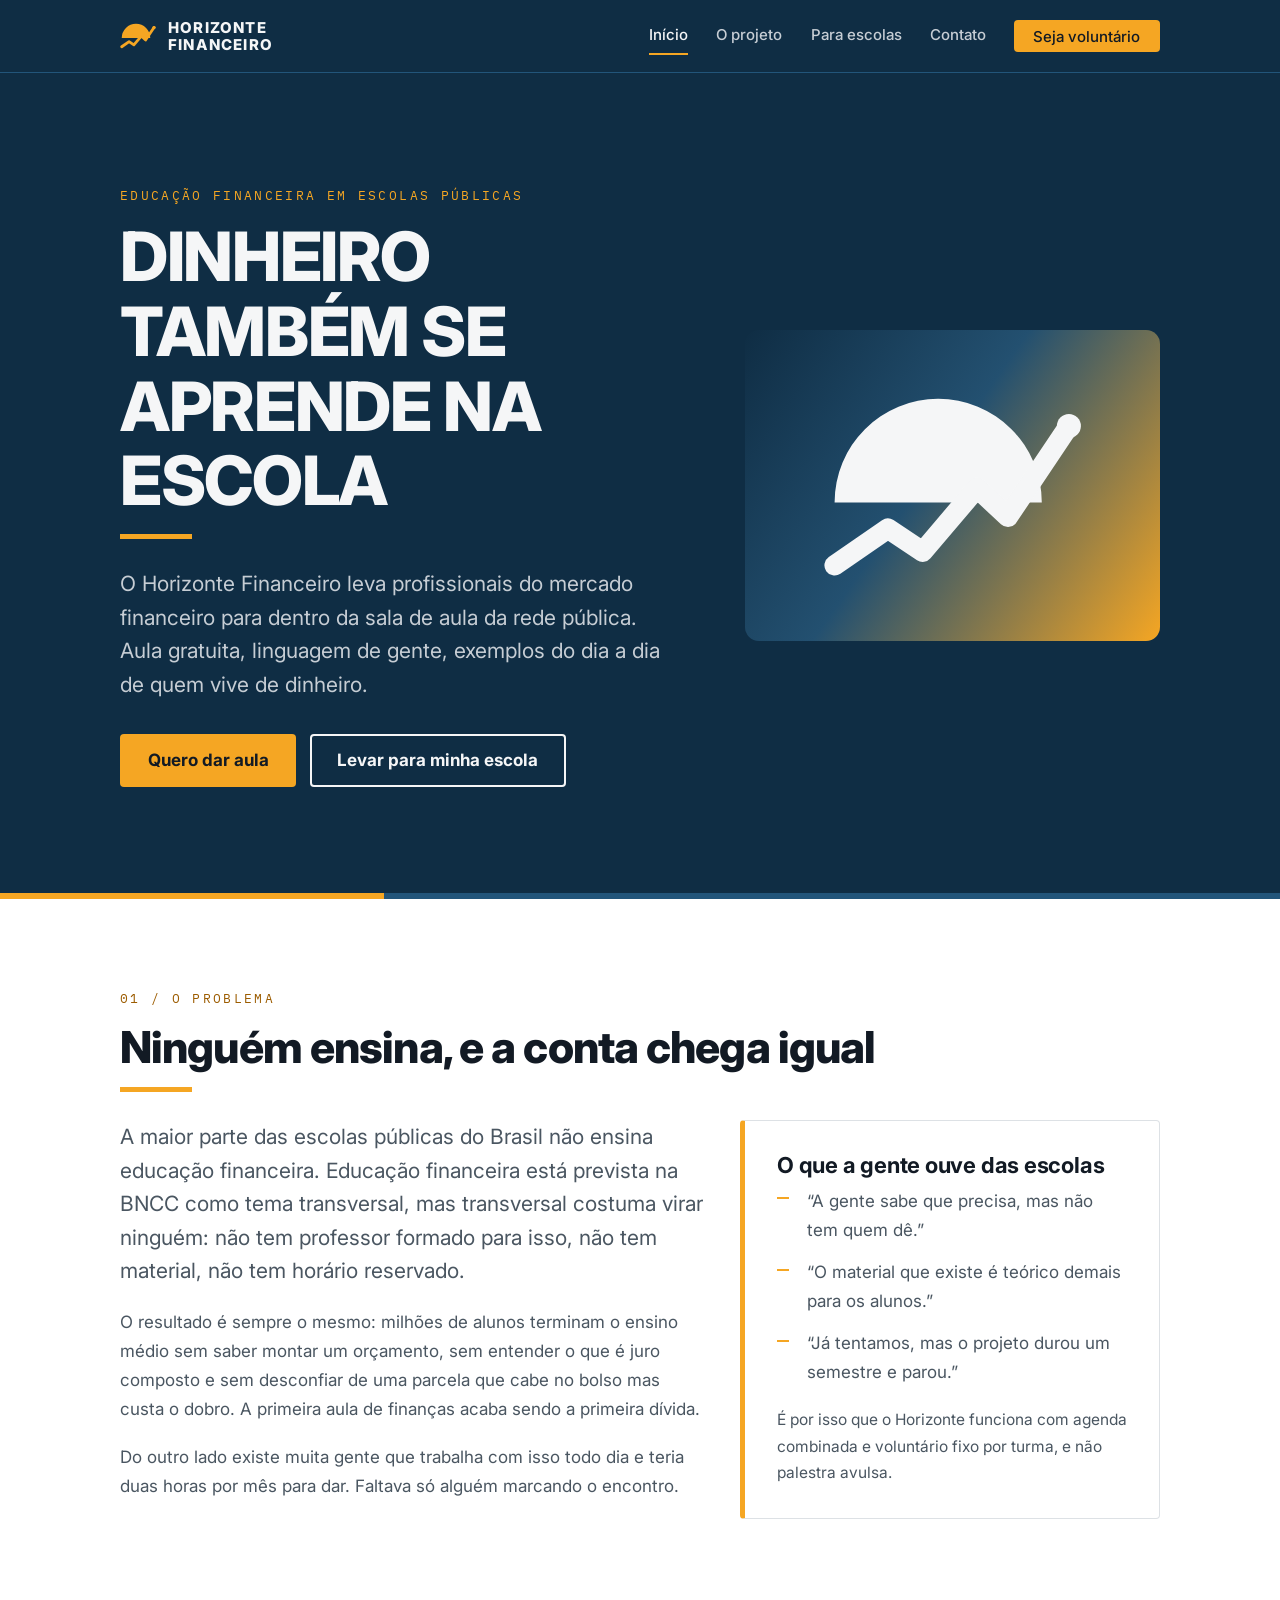
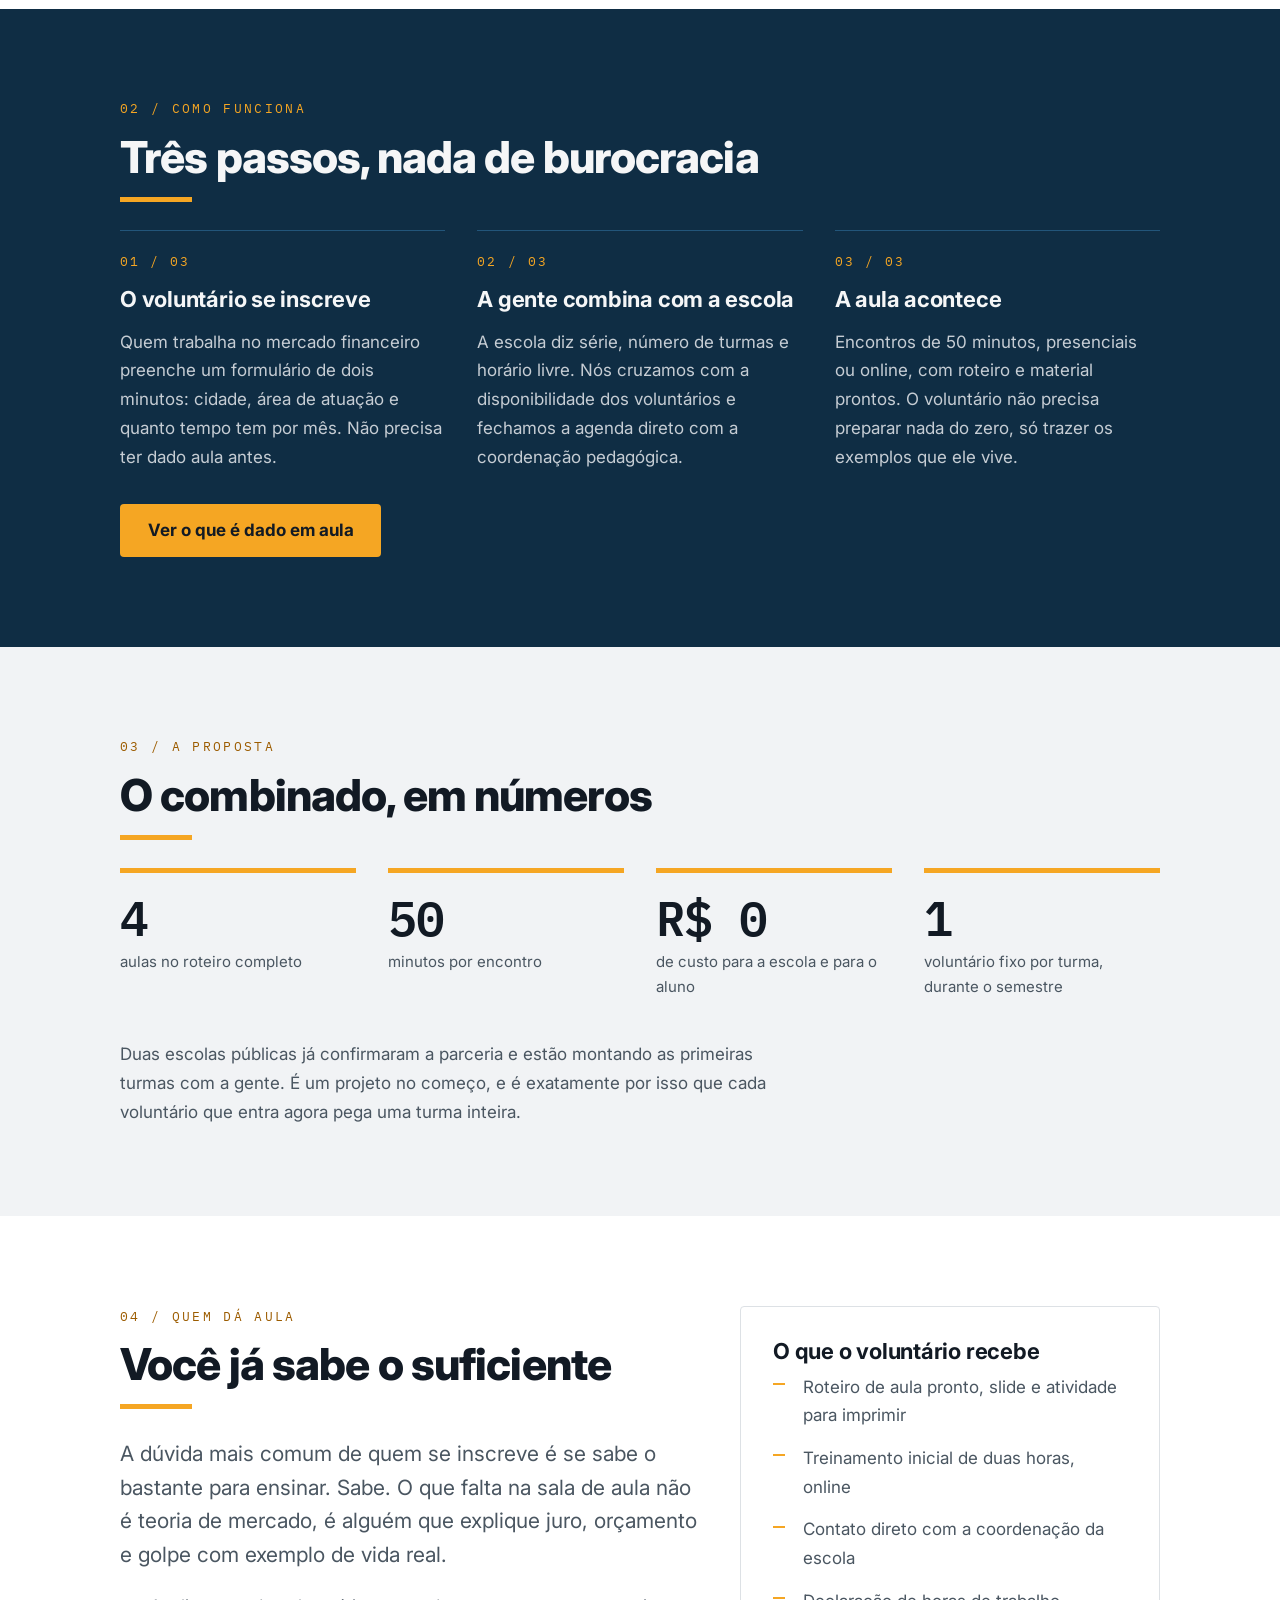
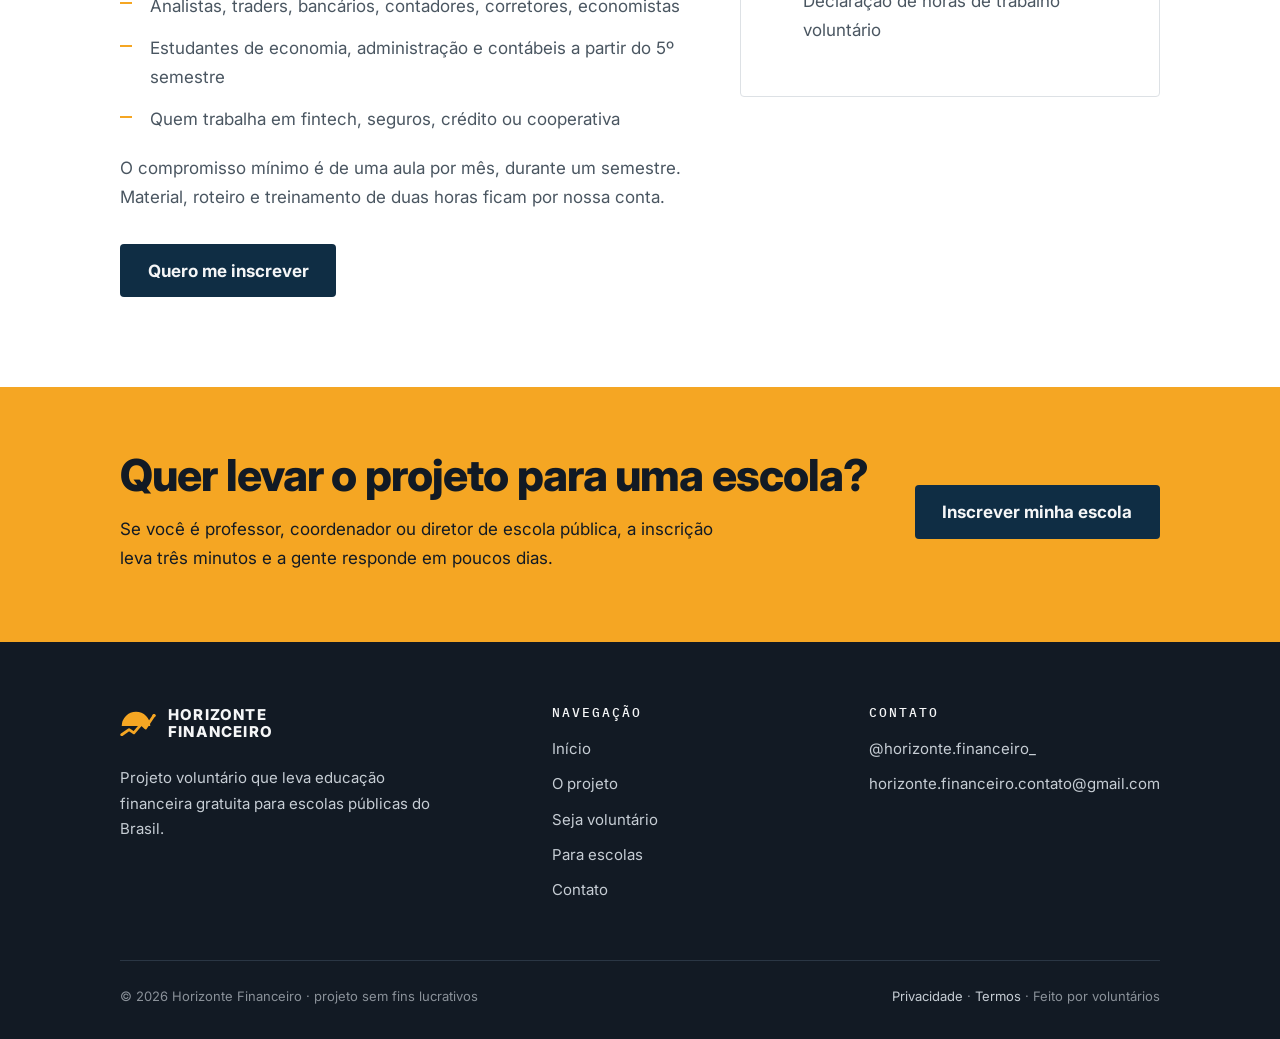
==== index.html @ 9417d1f6 "Aponta o site para horizontefinanceiro.ong.br Dominio proprio registrado. Junto disso, dois problema" ====
<!DOCTYPE html>
<html lang="pt-BR">
<head>
<meta charset="utf-8">
<meta name="viewport" content="width=device-width, initial-scale=1">
<title>Horizonte Financeiro | educação financeira em escolas públicas</title>
<meta name="description" content="Conectamos voluntários do mercado financeiro com escolas públicas para dar aulas gratuitas de educação financeira, com exemplos reais do dia a dia.">
<meta name="theme-color" content="#0f2d44">
<meta name="google-site-verification" content="ewaH2pwloabD-SDi9yI8p1PCHXkTQX7fN0jaArmjpZU">
<link rel="icon" href="favicon.svg" type="image/svg+xml">
<meta property="og:type" content="website">
<meta property="og:title" content="Horizonte Financeiro">
<meta property="og:description" content="Voluntários do mercado financeiro dando aulas gratuitas de educação financeira em escolas públicas.">
<meta property="og:image" content="https://horizontefinanceiro.ong.br/assets/img/og.png">
<meta property="og:locale" content="pt_BR">
<meta property="og:url" content="https://horizontefinanceiro.ong.br/">
<meta property="og:site_name" content="Horizonte Financeiro">
<link rel="canonical" href="https://horizontefinanceiro.ong.br/">
<link rel="preconnect" href="https://fonts.googleapis.com">
<link rel="preconnect" href="https://fonts.gstatic.com" crossorigin>
<link href="https://fonts.googleapis.com/css2?family=IBM+Plex+Mono:wght@400;500&family=Inter:wght@400;500;700;800&display=swap" rel="stylesheet">
<link rel="stylesheet" href="assets/css/style.css">
</head>
<body>

<a class="skip" href="#conteudo">Pular para o conteúdo</a>

<header class="site-header">
  <div class="wrap">
    <a class="brand" href="index.html">
      <svg class="brand__mark" viewBox="0 0 135 96" aria-hidden="true" focusable="false">
        <path d="M6.5 56.5A53.5 53.5 0 0 1 113.5 56.5Z" fill="currentColor"></path>
        <path d="M6.5 89 34 70 52 82 80 49 96 64 127.5 17" fill="none" stroke="currentColor"
              stroke-width="10.5" stroke-linecap="round" stroke-linejoin="round"></path>
        <circle cx="127.5" cy="17" r="6.2" fill="currentColor"></circle>
      </svg>
      <span class="brand__name">Horizonte<span>Financeiro</span></span>
    </a>

    <button class="nav-toggle" type="button" aria-expanded="false" aria-controls="nav-principal">Menu</button>

    <nav class="nav" id="nav-principal" aria-label="Navegação principal">
      <a href="index.html" aria-current="page">Início</a>
      <a href="sobre.html">O projeto</a>
      <a href="escolas.html">Para escolas</a>
      <a href="contato.html">Contato</a>
      <a class="btn btn--gold btn--sm" href="voluntarios.html">Seja voluntário</a>
    </nav>
  </div>
</header>

<main id="conteudo">

  <!-- Hero -->
  <section class="hero">
    <div class="wrap hero__grid">
      <div>
        <span class="eyebrow">Educação financeira em escolas públicas</span>
        <h1>Dinheiro também se aprende na escola</h1>
        <hr class="rule">
        <p class="lead measure">
          O Horizonte Financeiro leva profissionais do mercado financeiro para dentro
          da sala de aula da rede pública. Aula gratuita, linguagem de gente, exemplos
          do dia a dia de quem vive de dinheiro.
        </p>
        <div class="btn-row">
          <a class="btn btn--gold" href="voluntarios.html">Quero dar aula</a>
          <a class="btn btn--ghost" href="escolas.html">Levar para minha escola</a>
        </div>
      </div>
      <div class="hero__brand" aria-hidden="true">
        <svg viewBox="0 0 135 96" focusable="false">
          <path d="M6.5 56.5A53.5 53.5 0 0 1 113.5 56.5Z" fill="currentColor"></path>
          <path d="M6.5 89 34 70 52 82 80 49 96 64 127.5 17" fill="none" stroke="currentColor"
                stroke-width="10.5" stroke-linecap="round" stroke-linejoin="round"></path>
          <circle cx="127.5" cy="17" r="6.2" fill="currentColor"></circle>
        </svg>
      </div>
    </div>
  </section>

  <!-- O problema -->
  <section class="section">
    <div class="wrap">
      <span class="eyebrow">01 / O problema</span>
      <h2>Ninguém ensina, e a conta chega igual</h2>
      <hr class="rule">
      <div class="grid grid--sidebar">
        <div>
          <p class="lead">
            A maior parte das escolas públicas do Brasil não ensina educação financeira.
            Educação financeira está prevista na BNCC como tema transversal, mas
            transversal costuma virar ninguém: não tem professor formado para isso,
            não tem material, não tem horário reservado.
          </p>
          <p>
            O resultado é sempre o mesmo: milhões de alunos terminam o ensino médio sem
            saber montar um orçamento, sem entender o que é juro composto e sem
            desconfiar de uma parcela que cabe no bolso mas custa o dobro. A primeira
            aula de finanças acaba sendo a primeira dívida.
          </p>
          <p>
            Do outro lado existe muita gente que trabalha com isso todo dia e teria
            duas horas por mês para dar. Faltava só alguém marcando o encontro.
          </p>
        </div>
        <div class="card card--gold">
          <h3>O que a gente ouve das escolas</h3>
          <ul class="list-check">
            <li>“A gente sabe que precisa, mas não tem quem dê.”</li>
            <li>“O material que existe é teórico demais para os alunos.”</li>
            <li>“Já tentamos, mas o projeto durou um semestre e parou.”</li>
          </ul>
          <p>
            É por isso que o Horizonte funciona com agenda combinada e voluntário fixo
            por turma, e não palestra avulsa.
          </p>
        </div>
      </div>
    </div>
  </section>

  <!-- Como funciona -->
  <section class="section section--navy">
    <div class="wrap">
      <span class="eyebrow">02 / Como funciona</span>
      <h2>Três passos, nada de burocracia</h2>
      <hr class="rule">
      <ol class="steps">
        <li>
          <h3>O voluntário se inscreve</h3>
          <p>
            Quem trabalha no mercado financeiro preenche um formulário de dois minutos:
            cidade, área de atuação e quanto tempo tem por mês. Não precisa ter dado
            aula antes.
          </p>
        </li>
        <li>
          <h3>A gente combina com a escola</h3>
          <p>
            A escola diz série, número de turmas e horário livre. Nós cruzamos com a
            disponibilidade dos voluntários e fechamos a agenda direto com a coordenação
            pedagógica.
          </p>
        </li>
        <li>
          <h3>A aula acontece</h3>
          <p>
            Encontros de 50 minutos, presenciais ou online, com roteiro e material
            prontos. O voluntário não precisa preparar nada do zero, só trazer os
            exemplos que ele vive.
          </p>
        </li>
      </ol>
      <div class="btn-row">
        <a class="btn btn--gold" href="sobre.html">Ver o que é dado em aula</a>
      </div>
    </div>
  </section>

  <!-- Números -->
  <section class="section section--soft">
    <div class="wrap">
      <span class="eyebrow">03 / A proposta</span>
      <h2>O combinado, em números</h2>
      <hr class="rule">
      <!-- ==========================================================
           Estes quatro números descrevem a PROPOSTA, não resultado.
           São verdade desde o primeiro dia do projeto.

           Quando houver histórico real (aulas dadas, alunos
           alcançados, escolas atendidas), vale trocar por ele: número
           de resultado convence mais que número de oferta. Até então,
           não coloque métrica de resultado aqui. Zero numa seção de
           métricas diz "não saímos do papel", e é a primeira coisa
           que uma coordenadora repara.
           ========================================================== -->
      <div class="grid grid--4">
        <div class="stat">
          <span class="stat__num">4</span>
          <p class="stat__label">aulas no roteiro completo</p>
        </div>
        <div class="stat">
          <span class="stat__num">50</span>
          <p class="stat__label">minutos por encontro</p>
        </div>
        <div class="stat">
          <span class="stat__num">R$ 0</span>
          <p class="stat__label">de custo para a escola e para o aluno</p>
        </div>
        <div class="stat">
          <span class="stat__num">1</span>
          <p class="stat__label">voluntário fixo por turma, durante o semestre</p>
        </div>
      </div>
      <p style="margin-top:2.5rem;max-width:60ch;">
        Duas escolas públicas já confirmaram a parceria e estão montando as
        primeiras turmas com a gente. É um projeto no começo, e é exatamente
        por isso que cada voluntário que entra agora pega uma turma inteira.
      </p>
    </div>
  </section>

  <!-- Voluntário -->
  <section class="section">
    <div class="wrap grid grid--sidebar">
      <div>
        <span class="eyebrow">04 / Quem dá aula</span>
        <h2>Você já sabe o suficiente</h2>
        <hr class="rule">
        <p class="lead">
          A dúvida mais comum de quem se inscreve é se sabe o bastante para ensinar.
          Sabe. O que falta na sala de aula não é teoria de mercado, é alguém que
          explique juro, orçamento e golpe com exemplo de vida real.
        </p>
        <ul class="list-check">
          <li>Analistas, traders, bancários, contadores, corretores, economistas</li>
          <li>Estudantes de economia, administração e contábeis a partir do 5º semestre</li>
          <li>Quem trabalha em fintech, seguros, crédito ou cooperativa</li>
        </ul>
        <p>
          O compromisso mínimo é de uma aula por mês, durante um semestre. Material,
          roteiro e treinamento de duas horas ficam por nossa conta.
        </p>
        <div class="btn-row">
          <a class="btn btn--navy" href="voluntarios.html">Quero me inscrever</a>
        </div>
      </div>
      <div class="card">
        <h3>O que o voluntário recebe</h3>
        <ul class="list-check">
          <li>Roteiro de aula pronto, slide e atividade para imprimir</li>
          <li>Treinamento inicial de duas horas, online</li>
          <li>Contato direto com a coordenação da escola</li>
          <li>Declaração de horas de trabalho voluntário</li>
        </ul>
      </div>
    </div>
  </section>

  <!-- Faixa de chamada -->
  <section class="cta-band">
    <div class="wrap cta-band__inner">
      <div>
        <h2>Quer levar o projeto para uma escola?</h2>
        <p>
          Se você é professor, coordenador ou diretor de escola pública, a inscrição
          leva três minutos e a gente responde em poucos dias.
        </p>
      </div>
      <a class="btn btn--navy" href="escolas.html">Inscrever minha escola</a>
    </div>
  </section>

</main>

<footer class="site-footer">
  <div class="wrap">
    <div class="footer__grid">
      <div>
        <a class="brand" href="index.html">
          <svg class="brand__mark" viewBox="0 0 135 96" aria-hidden="true" focusable="false">
            <path d="M6.5 56.5A53.5 53.5 0 0 1 113.5 56.5Z" fill="currentColor"></path>
            <path d="M6.5 89 34 70 52 82 80 49 96 64 127.5 17" fill="none" stroke="currentColor"
                  stroke-width="10.5" stroke-linecap="round" stroke-linejoin="round"></path>
            <circle cx="127.5" cy="17" r="6.2" fill="currentColor"></circle>
          </svg>
          <span class="brand__name">Horizonte<span>Financeiro</span></span>
        </a>
        <p style="margin-top:1.25rem;max-width:36ch;font-size:0.9375rem;">
          Projeto voluntário que leva educação financeira gratuita para escolas
          públicas do Brasil.
        </p>
      </div>
      <div>
        <h4>Navegação</h4>
        <ul>
          <li><a href="index.html">Início</a></li>
          <li><a href="sobre.html">O projeto</a></li>
          <li><a href="voluntarios.html">Seja voluntário</a></li>
          <li><a href="escolas.html">Para escolas</a></li>
          <li><a href="contato.html">Contato</a></li>
        </ul>
      </div>
      <div>
        <h4>Contato</h4>
        <ul>
          <li><a href="https://instagram.com/horizonte.financeiro_" data-hf-instagram>@horizonte.financeiro_</a></li>
          <li><a href="#" data-hf-email="texto">horizonte.financeiro.contato@gmail.com</a></li>
        </ul>
      </div>
    </div>
    <div class="footer__bottom">
      <span>© 2026 Horizonte Financeiro · projeto sem fins lucrativos</span>
      <span>
        <a href="privacidade.html">Privacidade</a> ·
        <a href="termos.html">Termos</a> ·
        Feito por voluntários
      </span>
    </div>
  </div>
</footer>

<script src="assets/js/config.js"></script>
<script src="assets/js/site.js"></script>
</body>
</html>
---- assets/css/style.css ----
/* ==========================================================================
   Horizonte Financeiro: folha de estilo única

   Paleta OFICIAL da marca (guia de identidade):
     #0F2D44  azul profundo   (principal)
     #F5A623  dourado         (destaque)
     #121A24  azul escuro     (secundária)
     #1E1E1E  grafite         (fundo)
     #8A9199  cinza médio     (texto secundário)
     #F5F6F7  branco suave    (texto principal)

   Os tons intermediários (--navy-soft, --navy-line, --body, --gold-ink)
   são derivados dos oficiais só para dar contraste suficiente de leitura.
   ========================================================================== */

:root {
  /* --- cores da marca --- */
  --navy: #0f2d44;
  --navy-deep: #121a24;
  --graphite: #1e1e1e;
  --gold: #f5a623;
  --gray: #8a9199;
  --white-soft: #f5f6f7;

  /* --- derivados, para contraste --- */
  --navy-soft: #16405d;        /* cartão sobre azul profundo */
  --navy-line: #22557a;        /* borda sobre azul profundo */
  --gold-soft: #ffbe52;        /* dourado no hover */
  --gold-ink: #9c5c00;         /* dourado legível como texto sobre claro (4.7:1 no cinza --off) */
  --ink: #121a24;              /* títulos sobre fundo claro */
  --body: #4a5661;             /* texto corrido sobre fundo claro */
  --body-on-navy: #c6cdd4;     /* texto corrido sobre azul profundo */
  --white: #ffffff;
  --off: #f1f3f5;
  --border: #dde1e5;

  --wrap: 1120px;
  --gap: clamp(1.25rem, 3vw, 2rem);
  --radius: 4px;
  --mono: "IBM Plex Mono", ui-monospace, SFMono-Regular, Menlo, monospace;
  --sans: "Inter", -apple-system, BlinkMacSystemFont, "Segoe UI", Arial, sans-serif;
}

*, *::before, *::after { box-sizing: border-box; }

html { scroll-behavior: smooth; -webkit-text-size-adjust: 100%; }

body {
  margin: 0;
  font-family: var(--sans);
  font-size: clamp(1rem, 0.97rem + 0.2vw, 1.0625rem);
  line-height: 1.7;
  color: var(--body);
  background: var(--white);
  -webkit-font-smoothing: antialiased;
}

img, svg { max-width: 100%; height: auto; display: block; }

a { color: var(--ink); text-decoration-color: var(--gold); text-underline-offset: 3px; }
a:hover { color: var(--gold-ink); }

:focus-visible { outline: 3px solid var(--gold); outline-offset: 3px; }

/* ---------- Tipografia ------------------------------------------------- */

h1, h2, h3, h4 {
  font-family: var(--sans);
  color: var(--ink);
  line-height: 1.1;
  letter-spacing: -0.02em;
  margin: 0 0 1rem;
  font-weight: 800;
}

h1 { font-size: clamp(2.25rem, 1.4rem + 4.2vw, 4.25rem); text-transform: uppercase; }
h2 { font-size: clamp(1.75rem, 1.2rem + 2.4vw, 2.75rem); }
h3 { font-size: clamp(1.125rem, 1rem + 0.6vw, 1.375rem); font-weight: 700; letter-spacing: -0.01em; }

p { margin: 0 0 1.25rem; }
p:last-child { margin-bottom: 0; }

.lead { font-size: clamp(1.0625rem, 1rem + 0.5vw, 1.3125rem); line-height: 1.6; }

.eyebrow {
  font-family: var(--mono);
  font-size: 0.8125rem;
  letter-spacing: 0.18em;
  text-transform: uppercase;
  color: var(--gold-ink);
  margin: 0 0 0.75rem;
  display: block;
}

/* Régua dourada abaixo dos títulos */
.rule {
  width: 72px;
  height: 5px;
  background: var(--gold);
  border: 0;
  margin: 0 0 1.75rem;
}
.rule--center { margin-inline: auto; }

.text-center { text-align: center; }
.measure { max-width: 62ch; }
.measure--tight { max-width: 46ch; }
.mx-auto { margin-inline: auto; }

/* ---------- Estrutura -------------------------------------------------- */

.wrap {
  width: 100%;
  max-width: var(--wrap);
  margin-inline: auto;
  padding-inline: clamp(1.25rem, 4vw, 2.5rem);
}

.section { padding-block: clamp(3.5rem, 7vw, 6.5rem); }
.section--soft { background: var(--off); }
.section--navy { background: var(--navy); }
.section--deep { background: var(--navy-deep); }
.section--tight { padding-block: clamp(2.5rem, 5vw, 4rem); }

.section--navy, .section--navy p, .section--navy li,
.section--deep, .section--deep p, .section--deep li { color: var(--body-on-navy); }
.section--navy h1, .section--navy h2, .section--navy h3,
.section--deep h1, .section--deep h2, .section--deep h3 { color: var(--white-soft); }
.section--navy .eyebrow, .section--deep .eyebrow { color: var(--gold); }
.section--navy a, .section--deep a { color: var(--gold); }

.skip {
  position: absolute; left: -9999px; top: 0; z-index: 100;
  background: var(--gold); color: var(--navy-deep); padding: 0.75rem 1.25rem; font-weight: 700;
}
.skip:focus { left: 0; }

/* ---------- Cabeçalho -------------------------------------------------- */

.site-header {
  position: sticky; top: 0; z-index: 50;
  background: var(--navy);
  border-bottom: 1px solid var(--navy-line);
}

.site-header .wrap {
  display: flex; align-items: center; justify-content: space-between;
  gap: 1rem; min-height: 72px;
}

.brand {
  display: inline-flex; align-items: center; gap: 0.75rem;
  text-decoration: none; color: var(--white-soft);
}
.brand:hover { color: var(--white-soft); }

/* O símbolo da marca herda a cor por currentColor */
.brand__mark { width: 36px; flex: none; color: var(--gold); }

.brand__name {
  font-weight: 800; font-size: 0.9375rem; line-height: 1.15;
  letter-spacing: 0.08em; text-transform: uppercase; color: var(--white-soft);
}
.brand__name span { display: block; }

.nav-toggle {
  display: none; background: none; border: 1px solid var(--navy-line); color: var(--white-soft);
  padding: 0.5rem 0.7rem; border-radius: var(--radius); font: inherit; cursor: pointer;
}

.nav { display: flex; align-items: center; gap: clamp(1rem, 2.2vw, 1.9rem); }
.nav a {
  color: var(--body-on-navy); text-decoration: none; font-size: 0.9375rem; font-weight: 500;
  padding-block: 0.35rem; border-bottom: 2px solid transparent;
}
.nav a:hover { color: var(--white-soft); border-bottom-color: var(--gold); }
.nav a[aria-current="page"] { color: var(--white-soft); border-bottom-color: var(--gold); }
.nav .btn, .nav .btn:hover, .nav .btn[aria-current="page"] { border-bottom: 0; }

/* Na página do voluntário o próprio botão carrega aria-current, e
   `.nav a[aria-current]` é mais específico que `.btn.btn--gold`. */
.nav .btn--gold[aria-current="page"] { color: var(--navy-deep); }
.nav .btn--ghost[aria-current="page"] { color: var(--white-soft); }

@media (max-width: 880px) {
  .nav-toggle { display: block; }
  .nav {
    display: none; position: absolute; left: 0; right: 0; top: 100%;
    flex-direction: column; align-items: stretch; gap: 0;
    background: var(--navy); border-bottom: 1px solid var(--navy-line);
    padding: 0.5rem clamp(1.25rem, 4vw, 2.5rem) 1.5rem;
  }
  .nav.is-open { display: flex; }
  .nav a { padding-block: 0.85rem; border-bottom: 1px solid var(--navy-line); }
  .nav a:hover, .nav a[aria-current="page"] { border-bottom-color: var(--navy-line); }
  .nav .btn { margin-top: 1rem; text-align: center; }
}

/* ---------- Botões ----------------------------------------------------- */

.btn {
  display: inline-block; font: inherit; font-weight: 700; line-height: 1.2;
  padding: 0.9rem 1.6rem; border-radius: var(--radius); border: 2px solid transparent;
  text-decoration: none; cursor: pointer;
  transition: transform .12s ease, background-color .12s ease, color .12s ease;
}
.btn:active { transform: translateY(1px); }

/* A cor dos botões é declarada com duas classes (.btn.btn--x) de propósito.
   Botão é sempre um <a>, e seletores como `.nav a` ou `.section--navy a`
   têm especificidade maior que `.btn--x` sozinho. Isso fazia o botão
   dourado herdar texto claro sobre fundo dourado e desaparecer. */
.btn.btn--gold { background: var(--gold); color: var(--navy-deep); }
.btn.btn--gold:hover { background: var(--gold-soft); color: var(--navy-deep); }

.btn.btn--navy { background: var(--navy); color: var(--white-soft); }
.btn.btn--navy:hover { background: var(--navy-soft); color: var(--white-soft); }

.btn.btn--ghost { border-color: currentColor; color: var(--white-soft); background: transparent; }
.btn.btn--ghost:hover { background: rgba(245, 246, 247, 0.1); color: var(--white-soft); }

.btn.btn--ghost-dark { border-color: var(--navy-deep); color: var(--navy-deep); background: transparent; }
.btn.btn--ghost-dark:hover { background: var(--navy-deep); color: var(--white-soft); }

.btn--sm { padding: 0.6rem 1.1rem; font-size: 0.9375rem; }
.btn--block { display: block; width: 100%; text-align: center; }

.btn-row { display: flex; flex-wrap: wrap; gap: 0.85rem; margin-top: 2rem; }

/* ---------- Hero ------------------------------------------------------- */

.hero {
  background: var(--navy);
  padding-block: clamp(3.5rem, 9vw, 7rem);
  position: relative; overflow: hidden;
}
.hero::after {
  content: ""; position: absolute; inset: auto 0 0 0; height: 6px;
  background: linear-gradient(90deg, var(--gold) 0%, var(--gold) 30%, var(--navy-line) 30%);
}
.hero__grid {
  display: grid; grid-template-columns: 1.15fr 0.85fr;
  gap: clamp(2rem, 5vw, 4rem); align-items: center;
}
.hero h1 { color: var(--white-soft); }
.hero p { color: var(--body-on-navy); }

/* O hero e a faixa de página têm fundo azul profundo mas não são .section--navy,
   então precisam trocar o dourado escuro (feito para fundo claro) pelo dourado
   da marca. Senão a etiqueta fica em 3:1 sobre o azul. */
.hero .eyebrow, .page-head .eyebrow { color: var(--gold); }

/* Bloco da marca: o gradiente sugerido no guia (#0F2D44 → #F5A623)
   com o símbolo em branco suave por cima. */
.hero__brand {
  background: linear-gradient(125deg, var(--navy) 0%, #235070 45%, var(--gold) 100%);
  border-radius: 14px;
  aspect-ratio: 4 / 3;
  display: grid;
  place-items: center;
  padding: clamp(1.5rem, 4vw, 2.75rem);
}
.hero__brand svg { width: min(80%, 280px); color: var(--white-soft); }

@media (max-width: 820px) {
  .hero__grid { grid-template-columns: 1fr; }
  .hero__brand { max-width: 340px; aspect-ratio: 16 / 10; }
}

/* Faixa de página interna */
.page-head {
  background: var(--navy);
  padding-block: clamp(2.75rem, 6vw, 4.5rem);
  border-bottom: 5px solid var(--gold);
}
.page-head h1 { color: var(--white-soft); font-size: clamp(2rem, 1.4rem + 3vw, 3.25rem); }
.page-head p { color: var(--body-on-navy); max-width: 58ch; margin-bottom: 0; }

/* ---------- Grades e cartões ------------------------------------------ */

.grid { display: grid; gap: var(--gap); }
.grid--2 { grid-template-columns: repeat(2, 1fr); }
.grid--3 { grid-template-columns: repeat(3, 1fr); }
.grid--4 { grid-template-columns: repeat(4, 1fr); }
.grid--sidebar { grid-template-columns: 1.4fr 1fr; align-items: start; }

@media (max-width: 900px) {
  .grid--3, .grid--4 { grid-template-columns: repeat(2, 1fr); }
  .grid--sidebar { grid-template-columns: 1fr; }
}
@media (max-width: 620px) {
  .grid--2, .grid--3, .grid--4 { grid-template-columns: 1fr; }
}

.card {
  background: var(--white); border: 1px solid var(--border); border-radius: var(--radius);
  padding: clamp(1.5rem, 3vw, 2rem);
}
.card h3 { margin-bottom: 0.6rem; }
.card p { font-size: 0.9688rem; margin-bottom: 0; }
.card--navy { background: var(--navy-soft); border-color: var(--navy-line); }
.card--navy h3 { color: var(--white-soft); }
.card--navy p { color: var(--body-on-navy); }
.card--gold { border-left: 5px solid var(--gold); }

/* Números de impacto */
.stat { border-top: 5px solid var(--gold); padding-top: 1.25rem; }
.stat__num {
  font-family: var(--mono); font-weight: 600; font-size: clamp(2rem, 1.4rem + 2.6vw, 3rem);
  color: var(--ink); line-height: 1; display: block; margin-bottom: 0.5rem;
  letter-spacing: -0.03em;
}
.section--navy .stat__num, .section--deep .stat__num { color: var(--gold); }
.stat__label { font-size: 0.9375rem; margin: 0; }

/* Passos numerados */
.steps {
  list-style: none; margin: 0; padding: 0;
  display: grid; gap: var(--gap); grid-template-columns: repeat(3, 1fr);
  counter-reset: step;
}
.steps > li { counter-increment: step; padding-top: 1.25rem; border-top: 1px solid var(--navy-line); }
.steps > li::before {
  content: counter(step, decimal-leading-zero) " / 03";
  font-family: var(--mono); font-size: 0.8125rem; letter-spacing: 0.16em;
  color: var(--gold); display: block; margin-bottom: 0.9rem;
}
.steps h3 { color: var(--white-soft); }
@media (max-width: 780px) { .steps { grid-template-columns: 1fr; } }

/* Listas com marcador dourado */
.list-check { list-style: none; margin: 0 0 1.25rem; padding: 0; }
.list-check li { position: relative; padding-left: 1.9rem; margin-bottom: 0.85rem; }
.list-check li::before {
  content: ""; position: absolute; left: 0; top: 0.62em;
  width: 12px; height: 2px; background: var(--gold);
}

/* Perguntas frequentes */
.faq { border-top: 1px solid var(--border); }
.faq details { border-bottom: 1px solid var(--border); }
.faq summary {
  cursor: pointer; padding: 1.15rem 2.5rem 1.15rem 0; font-weight: 700; color: var(--ink);
  list-style: none; position: relative;
}
.faq summary::-webkit-details-marker { display: none; }
.faq summary::after {
  content: "+"; position: absolute; right: 0.25rem; top: 1rem;
  font-family: var(--mono); font-size: 1.35rem; color: var(--gold-ink); line-height: 1;
}
.faq details[open] summary::after { content: "\2013"; }
.faq details > div { padding-bottom: 1.35rem; max-width: 68ch; }

/* Citação */
.quote { border-left: 5px solid var(--gold); padding-left: clamp(1.25rem, 3vw, 2rem); margin: 0; }
.quote p {
  font-size: clamp(1.125rem, 1rem + 0.7vw, 1.5rem); line-height: 1.5;
  color: var(--ink); font-weight: 500;
}
.section--navy .quote p, .section--deep .quote p { color: var(--white-soft); }
.quote footer {
  font-family: var(--mono); font-size: 0.8125rem; letter-spacing: 0.12em;
  text-transform: uppercase; color: var(--gold-ink);
}
.section--navy .quote footer, .section--deep .quote footer { color: var(--gold); }

/* ---------- Formulários ------------------------------------------------ */

.form-shell {
  background: var(--white); border: 1px solid var(--border); border-top: 5px solid var(--gold);
  border-radius: var(--radius); padding: clamp(1.5rem, 3.5vw, 2.5rem);
}

.form-grid { display: grid; gap: 1.15rem; grid-template-columns: repeat(2, 1fr); }
.field--full { grid-column: 1 / -1; }
@media (max-width: 640px) { .form-grid { grid-template-columns: 1fr; } }

.field { display: flex; flex-direction: column; gap: 0.4rem; min-width: 0; }
.field > label { font-size: 0.875rem; font-weight: 600; color: var(--ink); }
.field .hint { font-size: 0.8125rem; color: var(--body); }
.req { color: var(--gold-ink); }

input, select, textarea {
  font: inherit; font-size: 1rem; color: var(--ink); background: var(--white);
  border: 1px solid #c3cbd3; border-radius: var(--radius); padding: 0.7rem 0.85rem;
  width: 100%; min-width: 0;
}
select {
  appearance: none;
  background-image:
    linear-gradient(45deg, transparent 50%, var(--body) 50%),
    linear-gradient(135deg, var(--body) 50%, transparent 50%);
  background-position: calc(100% - 20px) 1.15em, calc(100% - 14px) 1.15em;
  background-size: 6px 6px;
  background-repeat: no-repeat;
  padding-right: 2.5rem;
}
textarea { min-height: 130px; resize: vertical; }
input:focus, select:focus, textarea:focus {
  border-color: var(--gold-ink);
  outline: 2px solid rgba(245, 166, 35, 0.5); outline-offset: 0;
}
input[aria-invalid="true"], select[aria-invalid="true"], textarea[aria-invalid="true"] { border-color: #b42318; }

.field__error { font-size: 0.8125rem; color: #b42318; }

.honeypot { position: absolute; left: -9999px; width: 1px; height: 1px; overflow: hidden; }

.consent { display: flex; gap: 0.7rem; align-items: flex-start; font-size: 0.875rem; }
.consent input { width: 1.15rem; height: 1.15rem; flex: none; margin-top: 0.15rem; }

.form-status {
  margin-top: 1.25rem; padding: 0.9rem 1.1rem; border-radius: var(--radius);
  font-size: 0.9375rem; display: none;
}
.form-status.is-visible { display: block; }
.form-status--ok { background: #ecfdf3; border: 1px solid #abefc6; color: #085d3a; }
.form-status--erro { background: #fef3f2; border: 1px solid #fecdca; color: #912018; }
.form-status--enviando { background: var(--off); border: 1px solid var(--border); color: var(--body); }

/* ---------- Faixa de chamada ------------------------------------------ */

.cta-band { background: var(--gold); padding-block: clamp(2.5rem, 5vw, 4rem); }
.cta-band h2, .cta-band p { color: var(--navy-deep); }
.cta-band p { max-width: 54ch; margin-bottom: 0; }
.cta-band__inner {
  display: flex; align-items: center; justify-content: space-between;
  gap: 2rem; flex-wrap: wrap;
}

/* ---------- Rodapé ---------------------------------------------------- */

.site-footer {
  background: var(--navy-deep); color: var(--body-on-navy);
  padding-block: clamp(2.75rem, 5vw, 4rem) 2rem; border-top: 5px solid var(--gold);
}
.site-footer h4 {
  color: var(--white-soft); font-size: 0.8125rem; font-family: var(--mono);
  letter-spacing: 0.16em; text-transform: uppercase; margin-bottom: 1rem; font-weight: 500;
}
.site-footer a { color: var(--body-on-navy); text-decoration: none; }
.site-footer a:hover { color: var(--gold); text-decoration: underline; }
.site-footer ul { list-style: none; margin: 0; padding: 0; }
.site-footer li { margin-bottom: 0.6rem; font-size: 0.9375rem; }
.footer__grid { display: grid; grid-template-columns: 1.4fr 1fr 1fr; gap: var(--gap); }
@media (max-width: 780px) { .footer__grid { grid-template-columns: 1fr; } }
.footer__bottom {
  margin-top: clamp(2rem, 4vw, 3rem); padding-top: 1.5rem; border-top: 1px solid #2a3644;
  display: flex; justify-content: space-between; gap: 1rem; flex-wrap: wrap;
  font-size: 0.8125rem; color: var(--gray);
}

@media (prefers-reduced-motion: reduce) {
  html { scroll-behavior: auto; }
  * { transition: none !important; }
}
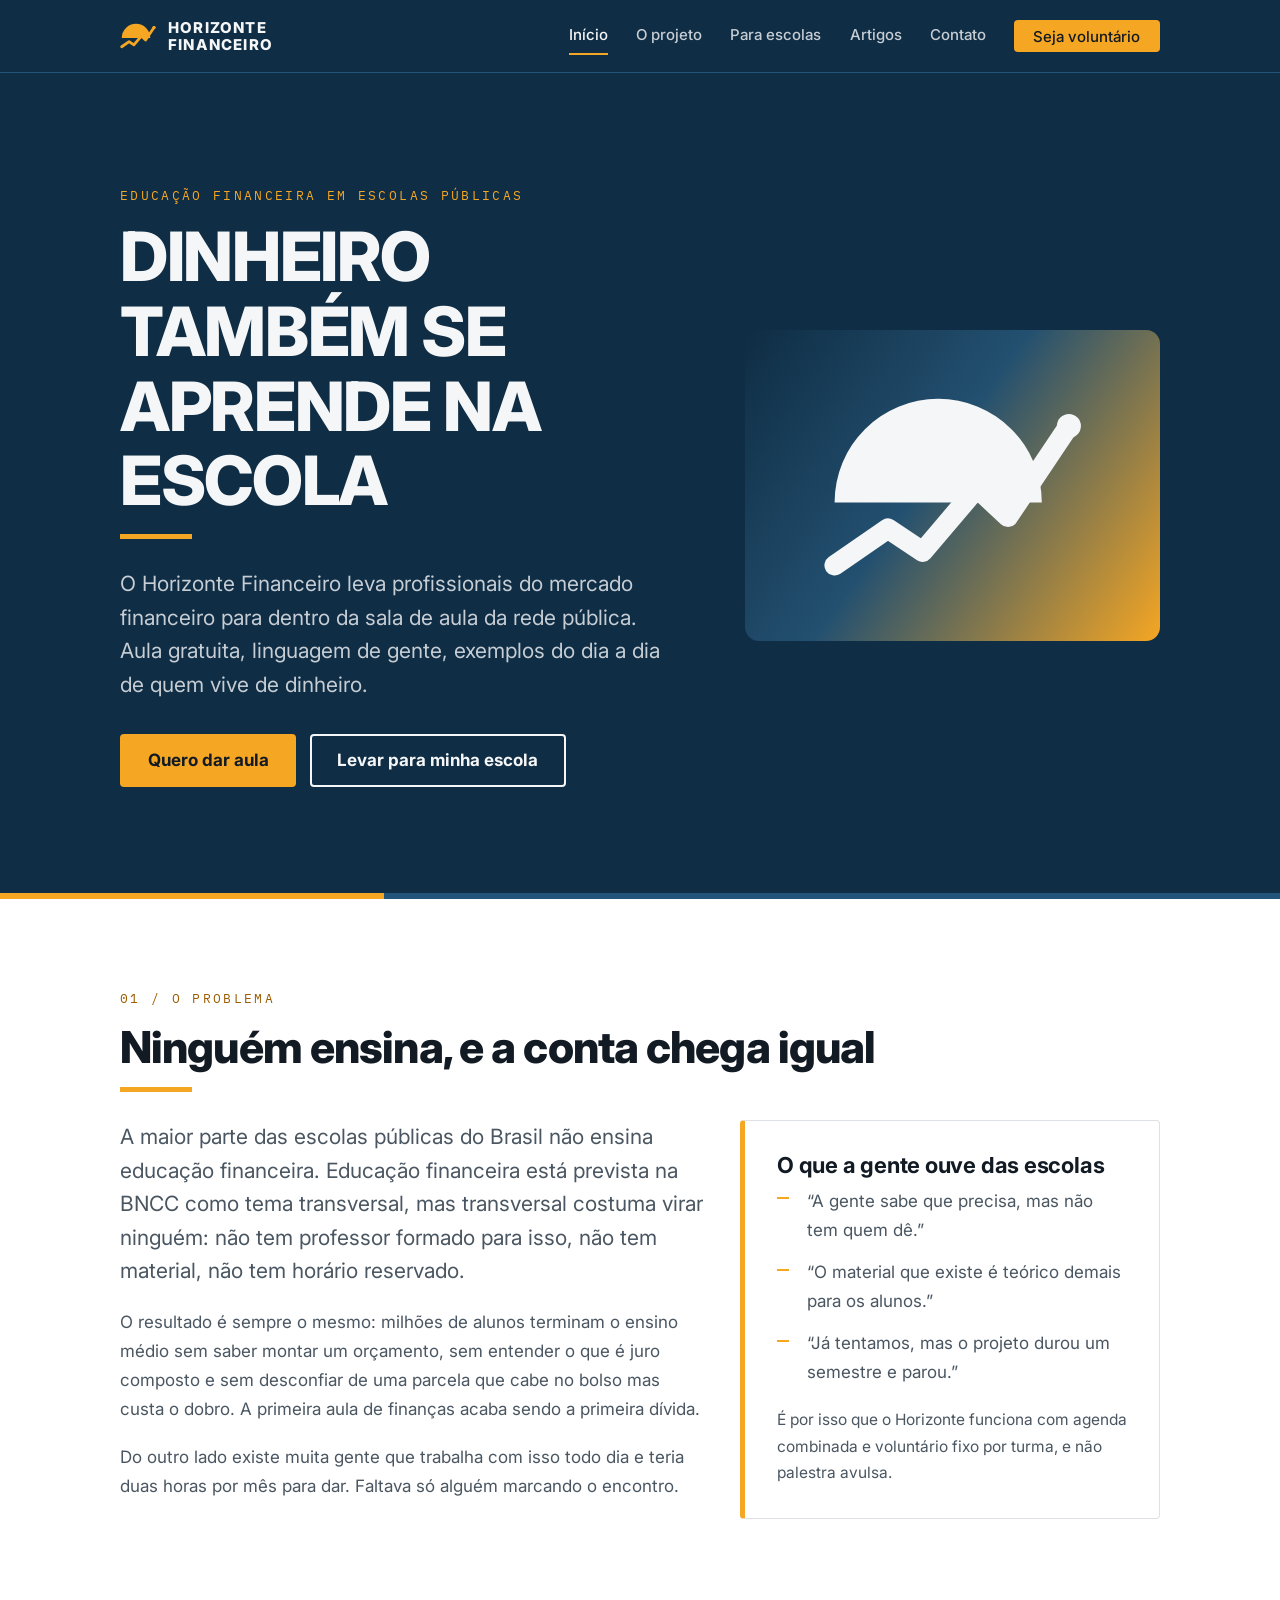
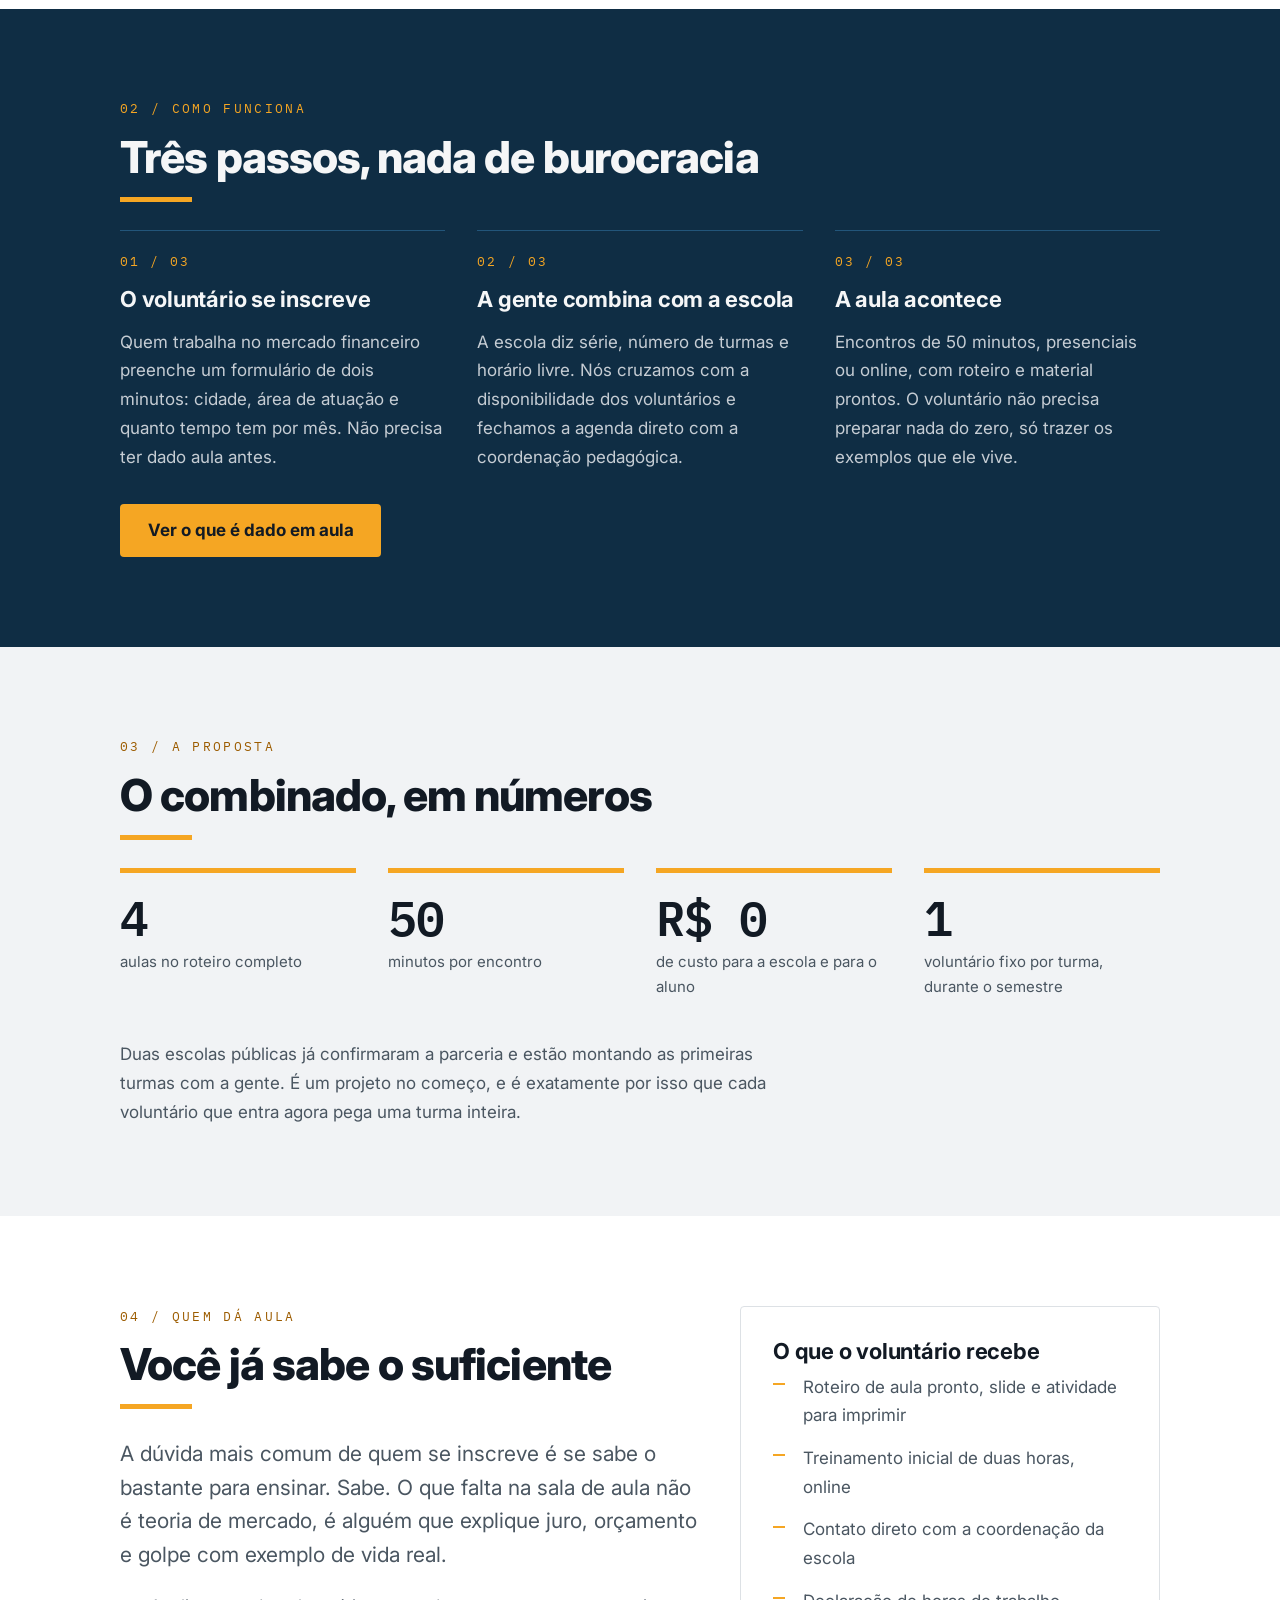
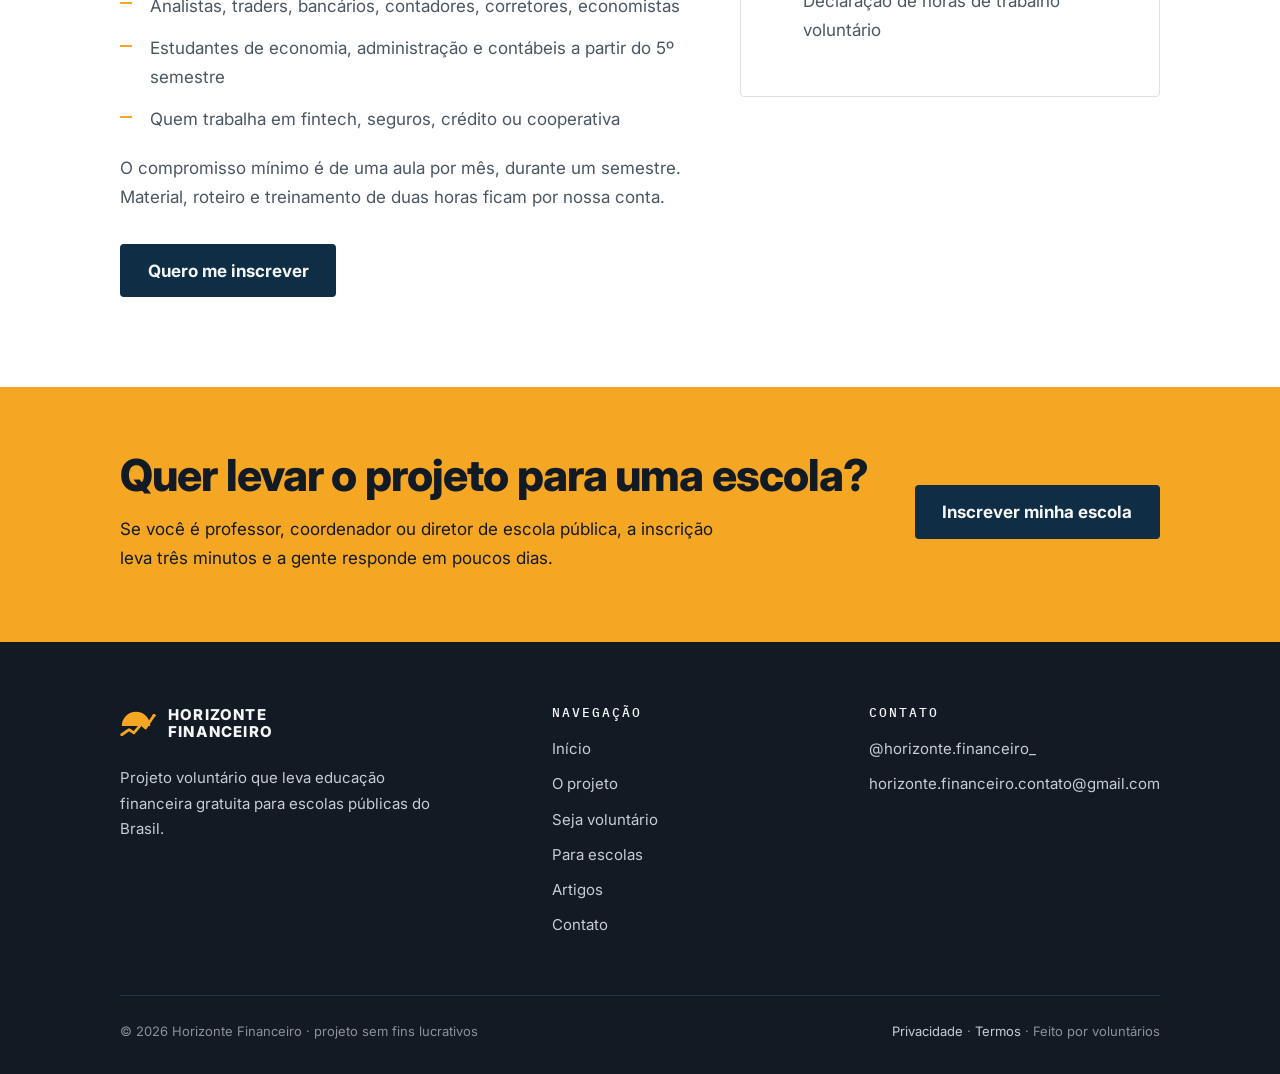
==== commit de639ae9: "Adiciona a aba de Artigos ao site Um voluntário quer escrever para o projeto. Como o site é HTML est" ====
--- a/index.html
+++ b/index.html
@@ -43,6 +43,7 @@
       <a href="index.html" aria-current="page">Início</a>
       <a href="sobre.html">O projeto</a>
       <a href="escolas.html">Para escolas</a>
+      <a href="artigos.html">Artigos</a>
       <a href="contato.html">Contato</a>
       <a class="btn btn--gold btn--sm" href="voluntarios.html">Seja voluntário</a>
     </nav>
@@ -69,7 +70,7 @@
         </div>
       </div>
       <div class="hero__brand" aria-hidden="true">
-        <svg viewBox="0 0 135 96" focusable="false">
+        <svg viewBox="0 0 135 96" aria-hidden="true" focusable="false">
           <path d="M6.5 56.5A53.5 53.5 0 0 1 113.5 56.5Z" fill="currentColor"></path>
           <path d="M6.5 89 34 70 52 82 80 49 96 64 127.5 17" fill="none" stroke="currentColor"
                 stroke-width="10.5" stroke-linecap="round" stroke-linejoin="round"></path>
@@ -273,17 +274,18 @@
         </p>
       </div>
       <div>
-        <h4>Navegação</h4>
+        <h2>Navegação</h2>
         <ul>
           <li><a href="index.html">Início</a></li>
           <li><a href="sobre.html">O projeto</a></li>
           <li><a href="voluntarios.html">Seja voluntário</a></li>
           <li><a href="escolas.html">Para escolas</a></li>
+          <li><a href="artigos.html">Artigos</a></li>
           <li><a href="contato.html">Contato</a></li>
         </ul>
       </div>
       <div>
-        <h4>Contato</h4>
+        <h2>Contato</h2>
         <ul>
           <li><a href="https://instagram.com/horizonte.financeiro_" data-hf-instagram>@horizonte.financeiro_</a></li>
           <li><a href="#" data-hf-email="texto">horizonte.financeiro.contato@gmail.com</a></li>
--- a/assets/css/style.css
+++ b/assets/css/style.css
@@ -42,6 +42,15 @@
 }
 
 *, *::before, *::after { box-sizing: border-box; }
+
+/* Título só para leitor de tela: existe na árvore de acessibilidade
+   para dar hierarquia de heading a uma seção sem título visível, sem
+   alterar o layout que já está definido no design. */
+.sr-only {
+  position: absolute; width: 1px; height: 1px; margin: -1px;
+  padding: 0; overflow: hidden; clip: rect(0,0,0,0); white-space: nowrap;
+  border: 0;
+}
 
 html { scroll-behavior: smooth; -webkit-text-size-adjust: 100%; }
 
@@ -434,7 +443,7 @@
   background: var(--navy-deep); color: var(--body-on-navy);
   padding-block: clamp(2.75rem, 5vw, 4rem) 2rem; border-top: 5px solid var(--gold);
 }
-.site-footer h4 {
+.site-footer h2 {
   color: var(--white-soft); font-size: 0.8125rem; font-family: var(--mono);
   letter-spacing: 0.16em; text-transform: uppercase; margin-bottom: 1rem; font-weight: 500;
 }
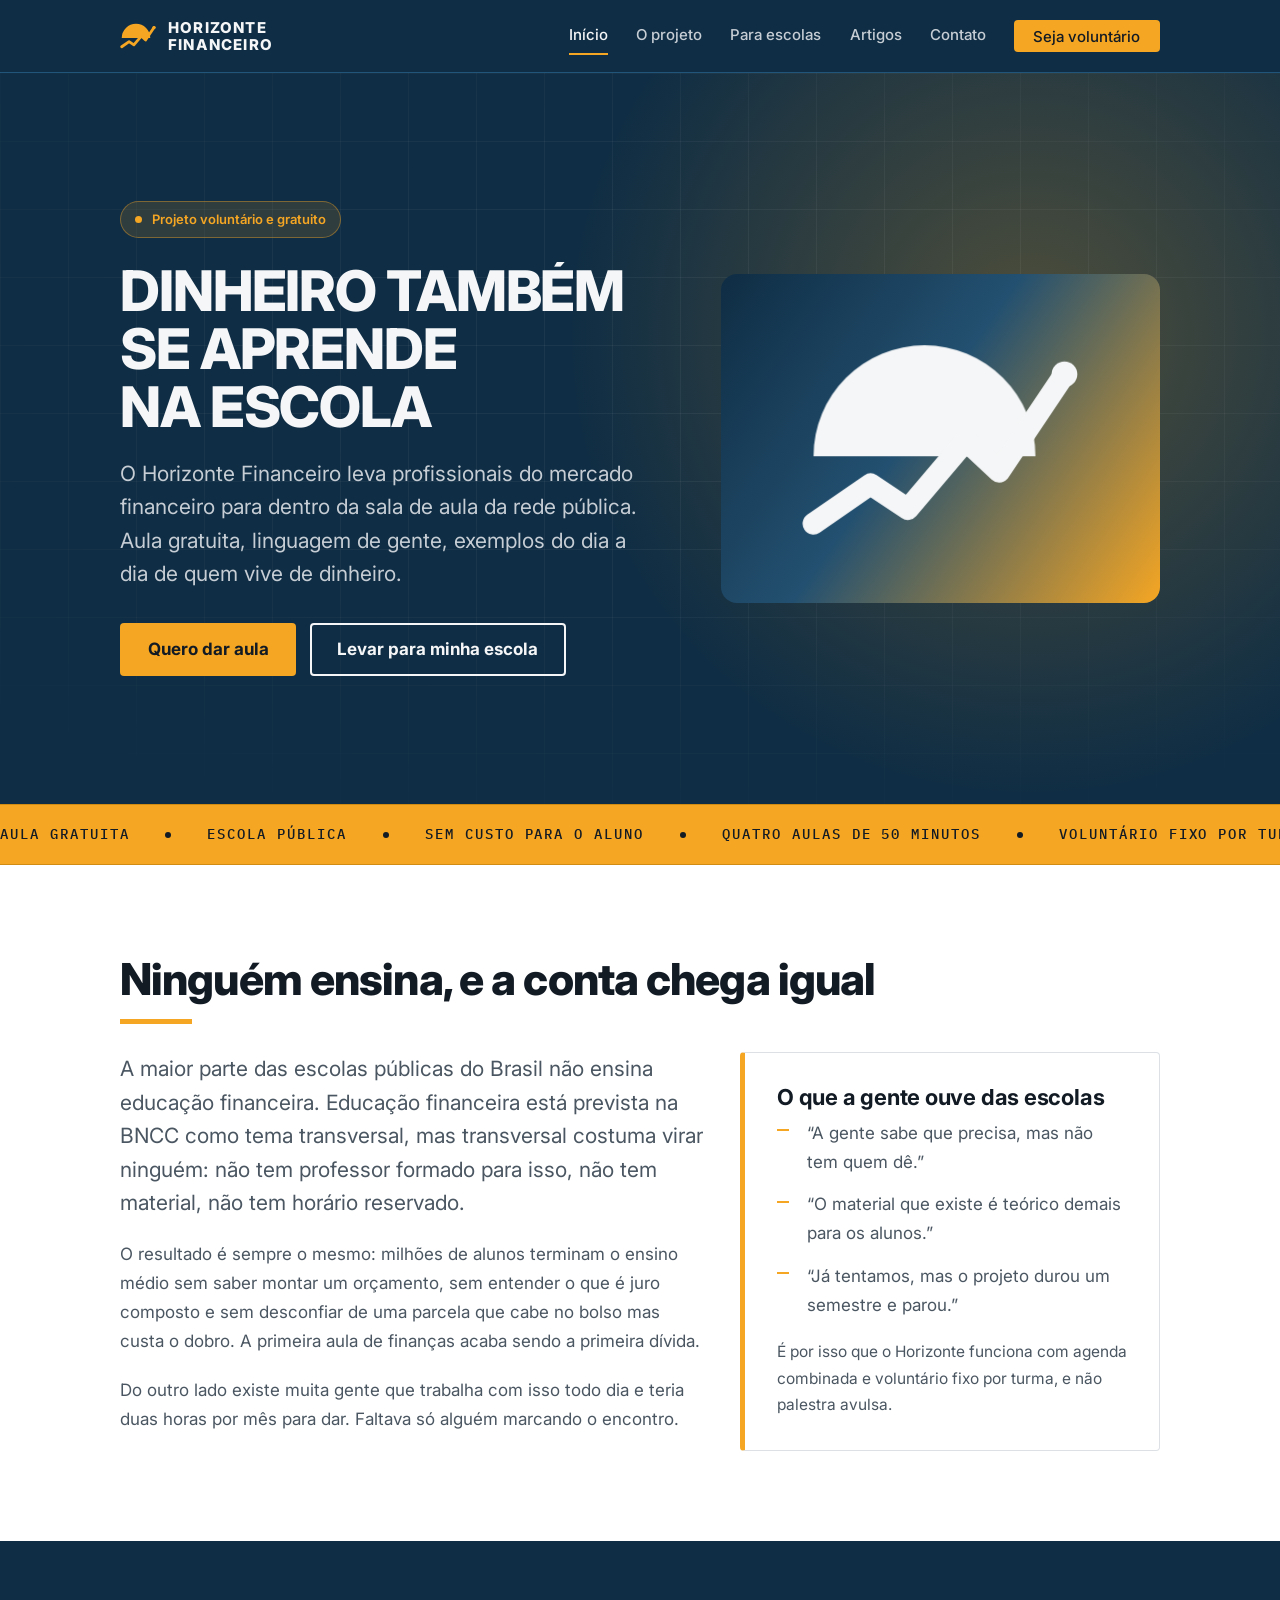
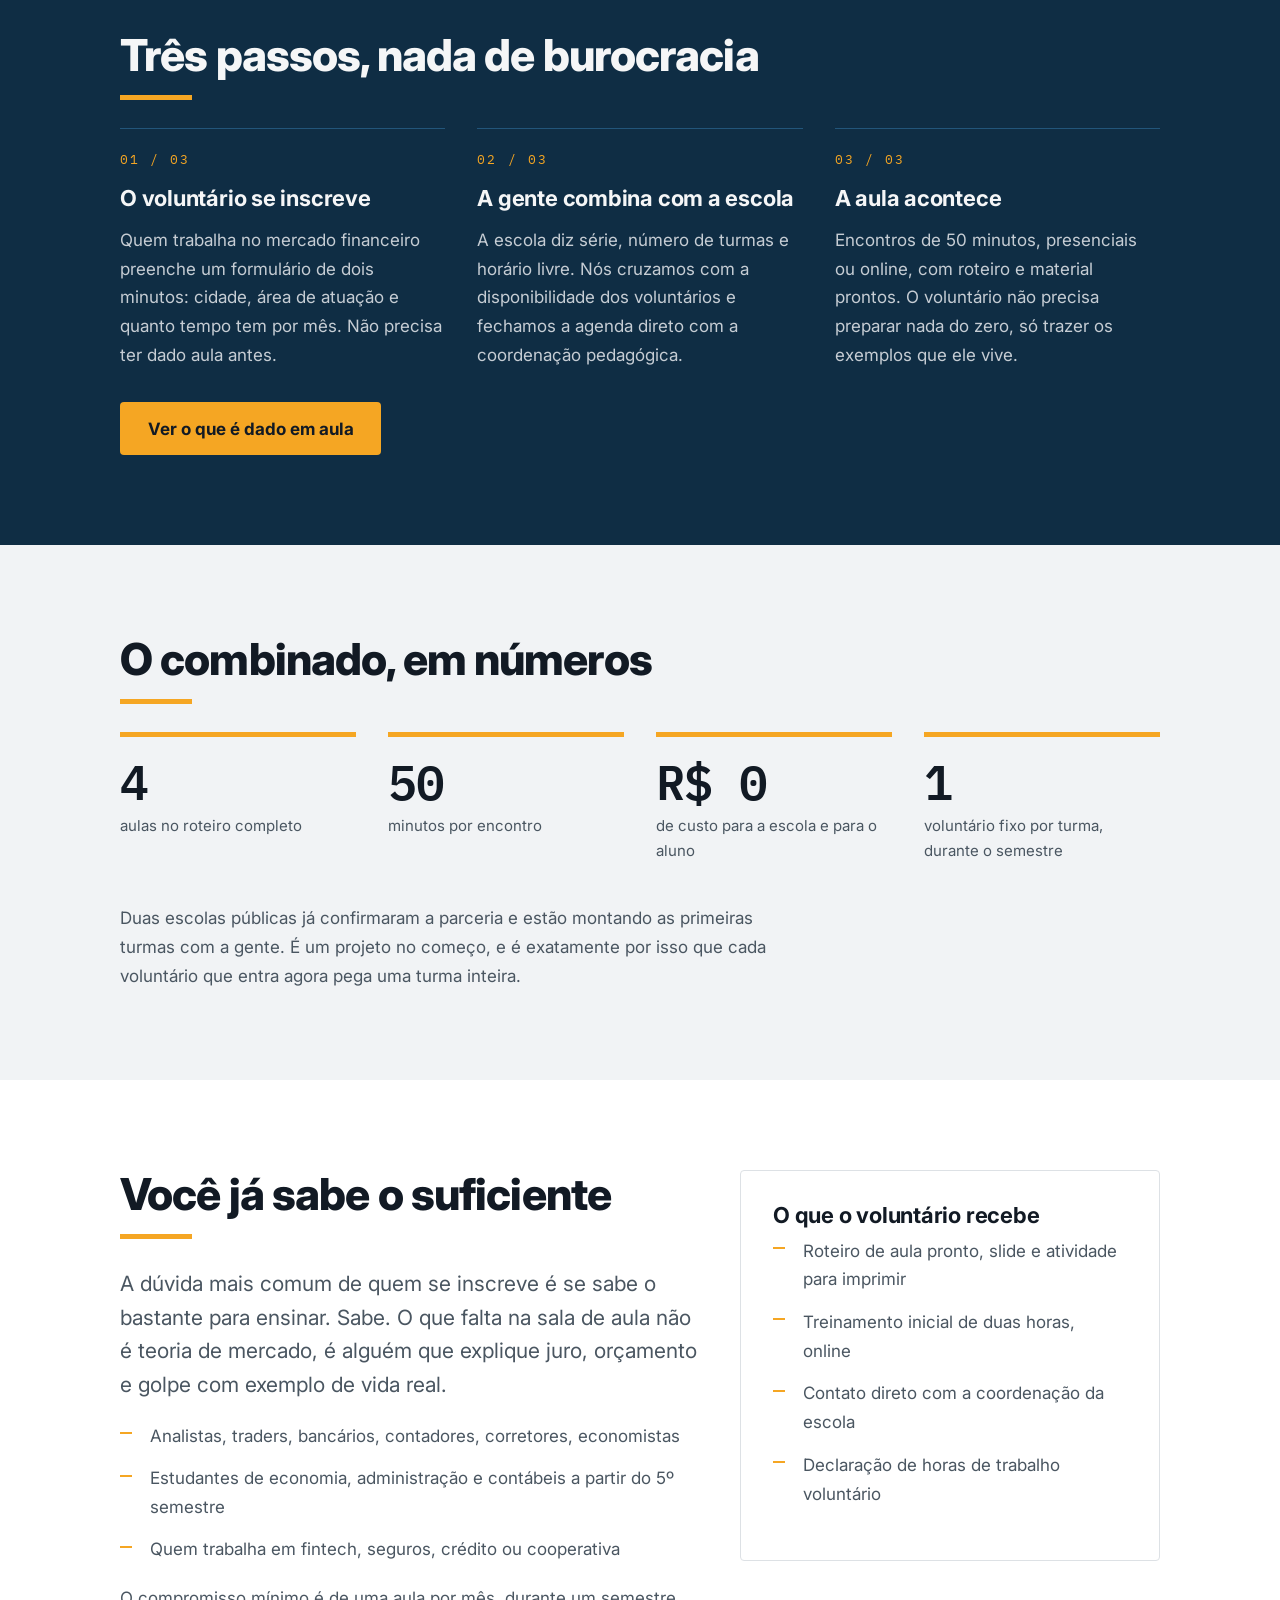
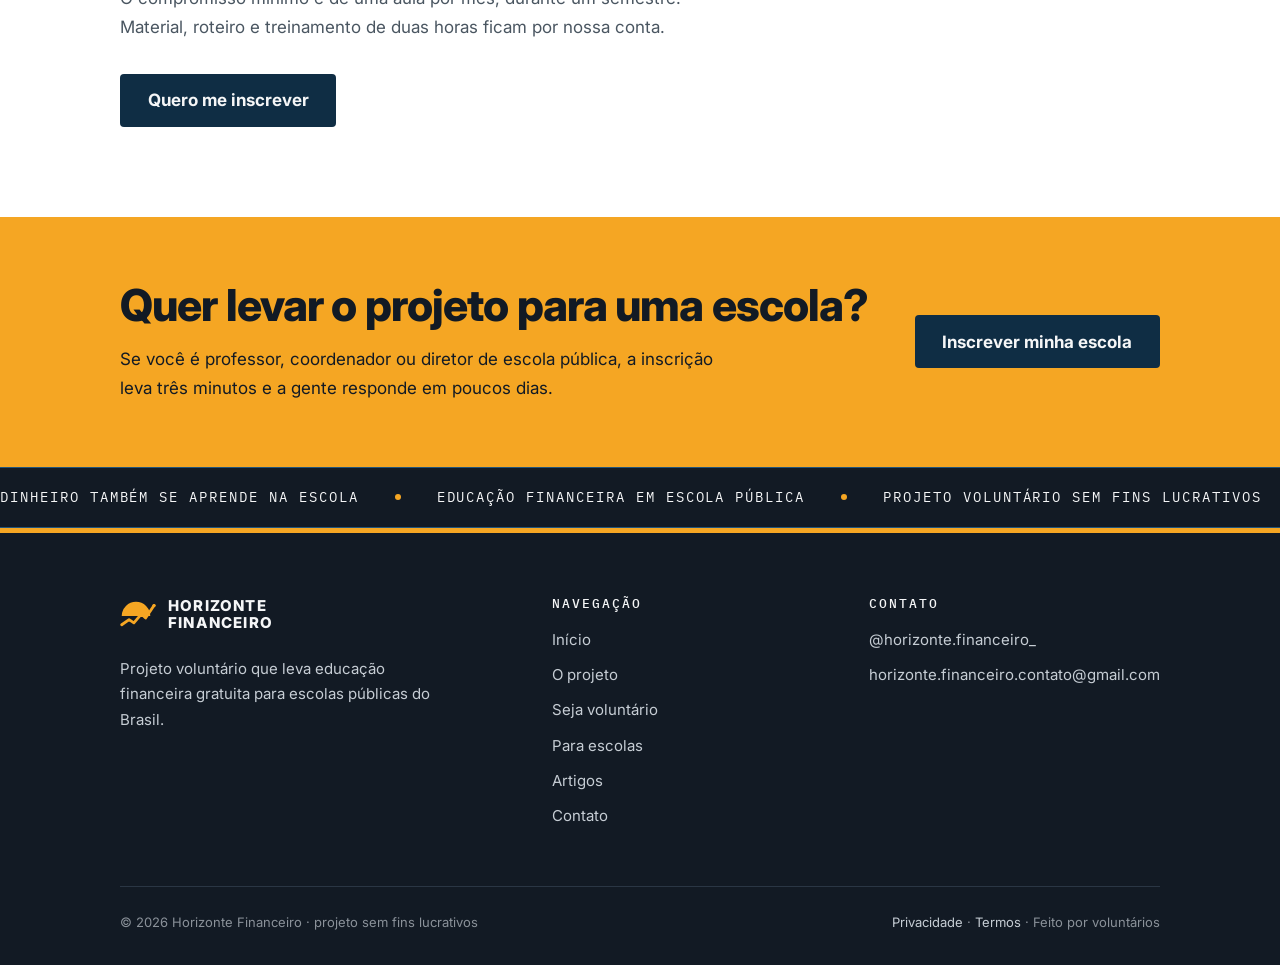
==== commit 59a1140c: "Tira os eyebrows, redesenha o hero e adiciona faixas e animacoes EYEBROWS Removidas as 30 etiquetas " ====
--- a/index.html
+++ b/index.html
@@ -20,6 +20,7 @@
 <link rel="preconnect" href="https://fonts.gstatic.com" crossorigin>
 <link href="https://fonts.googleapis.com/css2?family=IBM+Plex+Mono:wght@400;500&family=Inter:wght@400;500;700;800&display=swap" rel="stylesheet">
 <link rel="stylesheet" href="assets/css/style.css">
+<script>document.documentElement.className += " js";</script>
 </head>
 <body>
 
@@ -56,10 +57,13 @@
   <section class="hero">
     <div class="wrap hero__grid">
       <div>
-        <span class="eyebrow">Educação financeira em escolas públicas</span>
-        <h1>Dinheiro também se aprende na escola</h1>
-        <hr class="rule">
-        <p class="lead measure">
+        <span class="hero__badge">Projeto voluntário e gratuito</span>
+        <h1>
+          <span class="hero__line"><span>Dinheiro também</span></span>
+          <span class="hero__line"><span>se aprende</span></span>
+          <span class="hero__line"><span>na escola</span></span>
+        </h1>
+        <p class="lead measure hero__lead">
           O Horizonte Financeiro leva profissionais do mercado financeiro para dentro
           da sala de aula da rede pública. Aula gratuita, linguagem de gente, exemplos
           do dia a dia de quem vive de dinheiro.
@@ -71,20 +75,40 @@
       </div>
       <div class="hero__brand" aria-hidden="true">
         <svg viewBox="0 0 135 96" aria-hidden="true" focusable="false">
-          <path d="M6.5 56.5A53.5 53.5 0 0 1 113.5 56.5Z" fill="currentColor"></path>
-          <path d="M6.5 89 34 70 52 82 80 49 96 64 127.5 17" fill="none" stroke="currentColor"
+          <path class="hf-dome" d="M6.5 56.5A53.5 53.5 0 0 1 113.5 56.5Z" fill="currentColor"></path>
+          <path class="hf-line" d="M6.5 89 34 70 52 82 80 49 96 64 127.5 17" fill="none" stroke="currentColor"
                 stroke-width="10.5" stroke-linecap="round" stroke-linejoin="round"></path>
-          <circle cx="127.5" cy="17" r="6.2" fill="currentColor"></circle>
+          <circle class="hf-dot" cx="127.5" cy="17" r="6.2" fill="currentColor"></circle>
         </svg>
       </div>
     </div>
   </section>
+
+  <div class="marquee-band marquee-band--gold">
+    <div class="marquee">
+    <div class="marquee__run">
+      <span class="marquee__item">Aula gratuita</span>
+      <span class="marquee__item">Escola pública</span>
+      <span class="marquee__item">Sem custo para o aluno</span>
+      <span class="marquee__item">Quatro aulas de 50 minutos</span>
+      <span class="marquee__item">Voluntário fixo por turma</span>
+      <span class="marquee__item">Sem indicação de produto</span>
+      </div>
+    <div class="marquee__run" aria-hidden="true">
+      <span class="marquee__item">Aula gratuita</span>
+      <span class="marquee__item">Escola pública</span>
+      <span class="marquee__item">Sem custo para o aluno</span>
+      <span class="marquee__item">Quatro aulas de 50 minutos</span>
+      <span class="marquee__item">Voluntário fixo por turma</span>
+      <span class="marquee__item">Sem indicação de produto</span>
+      </div>
+    </div>
+  </div>
 
   <!-- O problema -->
   <section class="section">
     <div class="wrap">
-      <span class="eyebrow">01 / O problema</span>
-      <h2>Ninguém ensina, e a conta chega igual</h2>
+      <h2 data-reveal>Ninguém ensina, e a conta chega igual</h2>
       <hr class="rule">
       <div class="grid grid--sidebar">
         <div>
@@ -124,10 +148,9 @@
   <!-- Como funciona -->
   <section class="section section--navy">
     <div class="wrap">
-      <span class="eyebrow">02 / Como funciona</span>
-      <h2>Três passos, nada de burocracia</h2>
+      <h2 data-reveal>Três passos, nada de burocracia</h2>
       <hr class="rule">
-      <ol class="steps">
+      <ol class="steps" data-stagger>
         <li>
           <h3>O voluntário se inscreve</h3>
           <p>
@@ -162,8 +185,7 @@
   <!-- Números -->
   <section class="section section--soft">
     <div class="wrap">
-      <span class="eyebrow">03 / A proposta</span>
-      <h2>O combinado, em números</h2>
+      <h2 data-reveal>O combinado, em números</h2>
       <hr class="rule">
       <!-- ==========================================================
            Estes quatro números descrevem a PROPOSTA, não resultado.
@@ -176,7 +198,7 @@
            métricas diz "não saímos do papel", e é a primeira coisa
            que uma coordenadora repara.
            ========================================================== -->
-      <div class="grid grid--4">
+      <div class="grid grid--4" data-stagger>
         <div class="stat">
           <span class="stat__num">4</span>
           <p class="stat__label">aulas no roteiro completo</p>
@@ -206,8 +228,7 @@
   <section class="section">
     <div class="wrap grid grid--sidebar">
       <div>
-        <span class="eyebrow">04 / Quem dá aula</span>
-        <h2>Você já sabe o suficiente</h2>
+        <h2 data-reveal>Você já sabe o suficiente</h2>
         <hr class="rule">
         <p class="lead">
           A dúvida mais comum de quem se inscreve é se sabe o bastante para ensinar.
@@ -241,7 +262,7 @@
 
   <!-- Faixa de chamada -->
   <section class="cta-band">
-    <div class="wrap cta-band__inner">
+    <div class="wrap cta-band__inner" data-reveal>
       <div>
         <h2>Quer levar o projeto para uma escola?</h2>
         <p>
@@ -254,6 +275,21 @@
   </section>
 
 </main>
+
+<div class="marquee-band">
+  <div class="marquee">
+    <div class="marquee__run">
+      <span class="marquee__item">Dinheiro também se aprende na escola</span>
+      <span class="marquee__item">Educação financeira em escola pública</span>
+      <span class="marquee__item">Projeto voluntário sem fins lucrativos</span>
+      </div>
+    <div class="marquee__run" aria-hidden="true">
+      <span class="marquee__item">Dinheiro também se aprende na escola</span>
+      <span class="marquee__item">Educação financeira em escola pública</span>
+      <span class="marquee__item">Projeto voluntário sem fins lucrativos</span>
+    </div>
+  </div>
+</div>
 
 <footer class="site-footer">
   <div class="wrap">
--- a/assets/css/style.css
+++ b/assets/css/style.css
@@ -91,14 +91,43 @@
 
 .lead { font-size: clamp(1.0625rem, 1rem + 0.5vw, 1.3125rem); line-height: 1.6; }
 
-.eyebrow {
-  font-family: var(--mono);
-  font-size: 0.8125rem;
-  letter-spacing: 0.18em;
+/* As antigas etiquetas .eyebrow (mono, caixa alta, acima de cada título)
+   foram removidas do site. As três classes abaixo existem porque seis
+   daquelas etiquetas carregavam informação de verdade, não decoração:
+   a data de atualização das páginas legais, a numeração das quatro aulas
+   e a categoria dos cartões de voluntário. */
+
+.meta {
+  font-size: 0.875rem;
+  color: var(--gray);
+  margin: 0 0 1rem;
+  display: block;
+}
+
+.card__label {
+  display: inline-block;
+  font-size: 0.75rem;
+  font-weight: 700;
+  letter-spacing: 0.08em;
   text-transform: uppercase;
   color: var(--gold-ink);
-  margin: 0 0 0.75rem;
-  display: block;
+  margin-bottom: 0.7rem;
+}
+
+.card__num {
+  display: inline-flex;
+  align-items: center;
+  justify-content: center;
+  width: 2.25rem;
+  height: 2.25rem;
+  border-radius: 50%;
+  background: var(--gold);
+  color: var(--navy-deep);
+  font-family: var(--mono);
+  font-size: 0.9375rem;
+  font-weight: 600;
+  margin-bottom: 1rem;
+  flex: none;
 }
 
 /* Régua dourada abaixo dos títulos */
@@ -135,8 +164,9 @@
 .section--deep, .section--deep p, .section--deep li { color: var(--body-on-navy); }
 .section--navy h1, .section--navy h2, .section--navy h3,
 .section--deep h1, .section--deep h2, .section--deep h3 { color: var(--white-soft); }
-.section--navy .eyebrow, .section--deep .eyebrow { color: var(--gold); }
 .section--navy a, .section--deep a { color: var(--gold); }
+.section--navy .card__label, .section--deep .card__label { color: var(--gold); }
+.section--navy .meta, .section--deep .meta { color: var(--body-on-navy); }
 
 .skip {
   position: absolute; left: -9999px; top: 0; z-index: 100;
@@ -240,36 +270,129 @@
 
 .hero {
   background: var(--navy);
-  padding-block: clamp(3.5rem, 9vw, 7rem);
+  padding-block: clamp(4rem, 10vw, 8rem);
   position: relative; overflow: hidden;
-}
+  isolation: isolate;
+}
+
+/* Brilho dourado que respira devagar ao fundo. Substituiu a faixa
+   dourada fina que ficava na base do hero: agora quem fecha o hero é a
+   faixa rolante (.marquee-band), então a régua ali virava ruído. */
+.hero::before {
+  content: ""; position: absolute; z-index: -2;
+  width: 75vw; aspect-ratio: 1; border-radius: 50%;
+  top: -30%; right: -18%;
+  background: radial-gradient(circle, rgba(245,166,35,.28) 0%, rgba(245,166,35,0) 68%);
+  animation: heroGlow 16s ease-in-out infinite alternate;
+}
+@keyframes heroGlow {
+  from { transform: translate3d(0,0,0) scale(1); opacity: .8; }
+  to   { transform: translate3d(-7%, 6%, 0) scale(1.18); opacity: 1; }
+}
+
+/* Malha de linhas finas: dá textura ao fundo sem depender de imagem
+   (o projeto ainda não tem foto de sala de aula para usar aqui). */
 .hero::after {
-  content: ""; position: absolute; inset: auto 0 0 0; height: 6px;
-  background: linear-gradient(90deg, var(--gold) 0%, var(--gold) 30%, var(--navy-line) 30%);
-}
+  content: ""; position: absolute; inset: 0; z-index: -1;
+  background-image:
+    linear-gradient(to right, rgba(255,255,255,.05) 1px, transparent 1px),
+    linear-gradient(to bottom, rgba(255,255,255,.05) 1px, transparent 1px);
+  background-size: 68px 68px;
+  -webkit-mask-image: radial-gradient(ellipse 85% 70% at 55% 40%, #000 35%, transparent 100%);
+          mask-image: radial-gradient(ellipse 85% 70% at 55% 40%, #000 35%, transparent 100%);
+}
+
 .hero__grid {
-  display: grid; grid-template-columns: 1.15fr 0.85fr;
-  gap: clamp(2rem, 5vw, 4rem); align-items: center;
-}
-.hero h1 { color: var(--white-soft); }
+  display: grid; grid-template-columns: 1.1fr 0.9fr;
+  gap: clamp(2rem, 5vw, 4.5rem); align-items: center;
+}
+.hero h1 { color: var(--white-soft); margin-bottom: 1.25rem; }
 .hero p { color: var(--body-on-navy); }
 
-/* O hero e a faixa de página têm fundo azul profundo mas não são .section--navy,
-   então precisam trocar o dourado escuro (feito para fundo claro) pelo dourado
-   da marca. Senão a etiqueta fica em 3:1 sobre o azul. */
-.hero .eyebrow, .page-head .eyebrow { color: var(--gold); }
-
-/* Bloco da marca: o gradiente sugerido no guia (#0F2D44 → #F5A623)
-   com o símbolo em branco suave por cima. */
+/* Selo acima do título */
+.hero__badge {
+  display: inline-flex; align-items: center; gap: 0.6rem;
+  background: rgba(245,166,35,.14);
+  border: 1px solid rgba(245,166,35,.4);
+  color: var(--gold);
+  font-size: 0.8125rem; font-weight: 600;
+  padding: 0.4rem 0.9rem; border-radius: 999px;
+  margin-bottom: 1.5rem;
+}
+.hero__badge::before {
+  content: ""; width: 7px; height: 7px; border-radius: 50%;
+  background: var(--gold); flex: none;
+  animation: pulse 2.4s ease-in-out infinite;
+}
+@keyframes pulse {
+  0%, 100% { opacity: 1; transform: scale(1); }
+  50%      { opacity: .45; transform: scale(.8); }
+}
+
+/* Título linha a linha: cada linha sobe de dentro de uma janela recortada.
+   O corte (overflow:hidden) só funciona se cada .hero__line ocupar UMA
+   linha visual. Por isso o corpo do h1 no hero é menor que o global: no
+   tamanho cheio, "se aprende na escola" quebrava em duas e o recorte
+   cortava metade do texto. */
+.hero h1 {
+  font-size: clamp(2.1rem, 1.2rem + 3.6vw, 3.5rem);
+  line-height: 1.04;
+}
+.hero__line { display: block; overflow: hidden; }
+.hero__line > span {
+  display: block;
+  animation: heroRise 1s cubic-bezier(.16,1,.3,1) both;
+}
+.hero__line:nth-child(1) > span { animation-delay: .05s; }
+.hero__line:nth-child(2) > span { animation-delay: .15s; }
+.hero__line:nth-child(3) > span { animation-delay: .25s; }
+@keyframes heroRise {
+  from { transform: translateY(105%); }
+  to   { transform: translateY(0); }
+}
+
+.hero__lead, .hero .btn-row { animation: fadeUp .9s cubic-bezier(.16,1,.3,1) .45s both; }
+@keyframes fadeUp {
+  from { opacity: 0; transform: translateY(16px); }
+  to   { opacity: 1; transform: translateY(0); }
+}
+
+/* Bloco da marca: o gradiente do guia (#0F2D44 → #F5A623), e por cima o
+   símbolo se desenhando. O domo aparece, a linha de crescimento é traçada
+   e o ponto salta no fim. A marca é uma linha subindo, então animá-la
+   desenhando a si mesma é o movimento mais fiel à identidade. */
 .hero__brand {
   background: linear-gradient(125deg, var(--navy) 0%, #235070 45%, var(--gold) 100%);
-  border-radius: 14px;
+  border-radius: 16px;
   aspect-ratio: 4 / 3;
   display: grid;
   place-items: center;
   padding: clamp(1.5rem, 4vw, 2.75rem);
-}
-.hero__brand svg { width: min(80%, 280px); color: var(--white-soft); }
+  animation: fadeUp 1s cubic-bezier(.16,1,.3,1) .25s both;
+}
+.hero__brand svg { width: min(80%, 280px); color: var(--white-soft); overflow: visible; }
+
+.hero__brand .hf-dome {
+  opacity: 0;
+  animation: fadeIn .9s ease .35s forwards;
+}
+.hero__brand .hf-line {
+  stroke-dasharray: 180;
+  stroke-dashoffset: 180;
+  animation: drawLine 1.6s cubic-bezier(.16,1,.3,1) .6s forwards;
+}
+.hero__brand .hf-dot {
+  opacity: 0;
+  transform-box: fill-box;
+  transform-origin: center;
+  animation: pop .55s cubic-bezier(.34,1.56,.64,1) 2.15s forwards;
+}
+@keyframes fadeIn { to { opacity: 1; } }
+@keyframes drawLine { to { stroke-dashoffset: 0; } }
+@keyframes pop {
+  0%   { opacity: 0; transform: scale(0); }
+  100% { opacity: 1; transform: scale(1); }
+}
 
 @media (max-width: 820px) {
   .hero__grid { grid-template-columns: 1fr; }
@@ -284,6 +407,11 @@
 }
 .page-head h1 { color: var(--white-soft); font-size: clamp(2rem, 1.4rem + 3vw, 3.25rem); }
 .page-head p { color: var(--body-on-navy); max-width: 58ch; margin-bottom: 0; }
+
+/* O .page-head tem fundo azul mas não é .section--navy, então não herda a
+   troca de cor de texto. Com o cinza padrão, a data de atualização ficava
+   em 4,46:1 sobre o azul, logo abaixo do mínimo de 4,5:1 do WCAG AA. */
+.page-head .meta { color: var(--body-on-navy); }
 
 /* ---------- Grades e cartões ------------------------------------------ */
 
@@ -459,7 +587,135 @@
   font-size: 0.8125rem; color: var(--gray);
 }
 
+/* ---------- Faixa rolante --------------------------------------------- */
+
+/* Duas cópias idênticas do conteúdo dentro de .marquee, e a animação
+   desloca 50%. Quando a primeira cópia sai inteira de vista, a segunda
+   está exatamente na posição em que a primeira começou, então o laço não
+   tem emenda visível. Com uma cópia só, apareceria um vão a cada volta. */
+
+.marquee-band {
+  background: var(--navy-deep);
+  border-block: 1px solid var(--navy-line);
+  padding-block: 1.1rem;
+  overflow: hidden;
+}
+.marquee-band--gold {
+  background: var(--gold);
+  border-color: #d18d13;
+}
+
+.marquee {
+  display: flex;
+  width: max-content;
+  animation: marquee 38s linear infinite;
+}
+/* Pausa ao passar o mouse: quem quiser ler consegue */
+.marquee-band:hover .marquee,
+.marquee-band:focus-within .marquee { animation-play-state: paused; }
+
+.marquee__run { display: flex; align-items: center; flex: none; }
+
+.marquee__item {
+  display: inline-flex; align-items: center; gap: 2.25rem;
+  font-family: var(--mono);
+  font-size: 0.875rem;
+  letter-spacing: 0.14em;
+  text-transform: uppercase;
+  color: var(--white-soft);
+  white-space: nowrap;
+  padding-right: 2.25rem;
+}
+.marquee__item::after {
+  content: ""; width: 6px; height: 6px; border-radius: 50%;
+  background: var(--gold); flex: none;
+}
+.marquee-band--gold .marquee__item { color: var(--navy-deep); font-weight: 500; }
+.marquee-band--gold .marquee__item::after { background: var(--navy-deep); }
+
+@keyframes marquee {
+  from { transform: translateX(0); }
+  to   { transform: translateX(-50%); }
+}
+
+/* ---------- Revelação no scroll --------------------------------------- */
+
+/* O estado escondido só é aplicado quando há JavaScript (classe .js no
+   <html>, posta por um script no <head>). Sem isso, uma falha de JS
+   deixaria o site inteiro invisível em vez de só sem animação. */
+
+.js [data-reveal] {
+  opacity: 0;
+  transform: translateY(20px);
+  transition: opacity .75s cubic-bezier(0,0,.2,1), transform .75s cubic-bezier(0,0,.2,1);
+}
+.js [data-reveal].is-in { opacity: 1; transform: none; }
+
+/* Cascata: os filhos entram em sequência, não todos juntos */
+.js [data-stagger] > * {
+  opacity: 0;
+  transform: translateY(20px);
+  transition: opacity .65s cubic-bezier(0,0,.2,1), transform .65s cubic-bezier(0,0,.2,1);
+}
+.js [data-stagger].is-in > * { opacity: 1; transform: none; }
+.js [data-stagger].is-in > *:nth-child(1) { transition-delay: .04s; }
+.js [data-stagger].is-in > *:nth-child(2) { transition-delay: .12s; }
+.js [data-stagger].is-in > *:nth-child(3) { transition-delay: .20s; }
+.js [data-stagger].is-in > *:nth-child(4) { transition-delay: .28s; }
+.js [data-stagger].is-in > *:nth-child(5) { transition-delay: .36s; }
+.js [data-stagger].is-in > *:nth-child(6) { transition-delay: .44s; }
+
+/* ---------- Micro-movimento -------------------------------------------- */
+
+.card {
+  transition: transform .28s cubic-bezier(.16,1,.3,1),
+              box-shadow .28s ease, border-color .28s ease;
+}
+.card:hover {
+  transform: translateY(-5px);
+  box-shadow: 0 14px 32px rgba(18, 26, 36, .11);
+}
+.card--navy:hover {
+  border-color: var(--gold);
+  box-shadow: 0 14px 32px rgba(0, 0, 0, .25);
+}
+/* Cartão que é link inteiro (listagem de artigos) */
+a.card { text-decoration: none; display: block; }
+a.card h3 { transition: color .2s ease; }
+a.card:hover h3 { color: var(--gold-ink); }
+
+.btn:hover { transform: translateY(-2px); }
+
+.stat { transition: border-color .28s ease, transform .28s cubic-bezier(.16,1,.3,1); }
+.stat:hover { border-color: var(--gold-soft); transform: translateY(-3px); }
+
+.steps > li { transition: border-color .28s ease; }
+.steps > li:hover { border-color: var(--gold); }
+
+.faq summary { transition: color .2s ease; }
+.faq summary:hover { color: var(--gold-ink); }
+.faq details[open] > div { animation: fadeUp .45s cubic-bezier(.16,1,.3,1) both; }
+
+.brand__mark { transition: transform .35s cubic-bezier(.16,1,.3,1); }
+.brand:hover .brand__mark { transform: translateY(-2px) rotate(-4deg); }
+
+/* ---------- Preferência por menos movimento --------------------------- */
+
+/* Desliga toda animação e transição, e depois força o estado final de
+   tudo que nasce escondido. Sem esses overrides, `animation: none`
+   cancelaria também o preenchimento final e o conteúdo ficaria invisível. */
+
 @media (prefers-reduced-motion: reduce) {
   html { scroll-behavior: auto; }
-  * { transition: none !important; }
-}
+  *, *::before, *::after {
+    transition: none !important;
+    animation: none !important;
+  }
+  .js [data-reveal],
+  .js [data-stagger] > * { opacity: 1 !important; transform: none !important; }
+  .hero__line > span { transform: none !important; }
+  .hero__lead, .hero .btn-row, .hero__brand { opacity: 1 !important; transform: none !important; }
+  .hero__brand .hf-dome, .hero__brand .hf-dot { opacity: 1 !important; transform: none !important; }
+  .hero__brand .hf-line { stroke-dashoffset: 0 !important; }
+  .card:hover, .btn:hover, .stat:hover { transform: none !important; }
+}
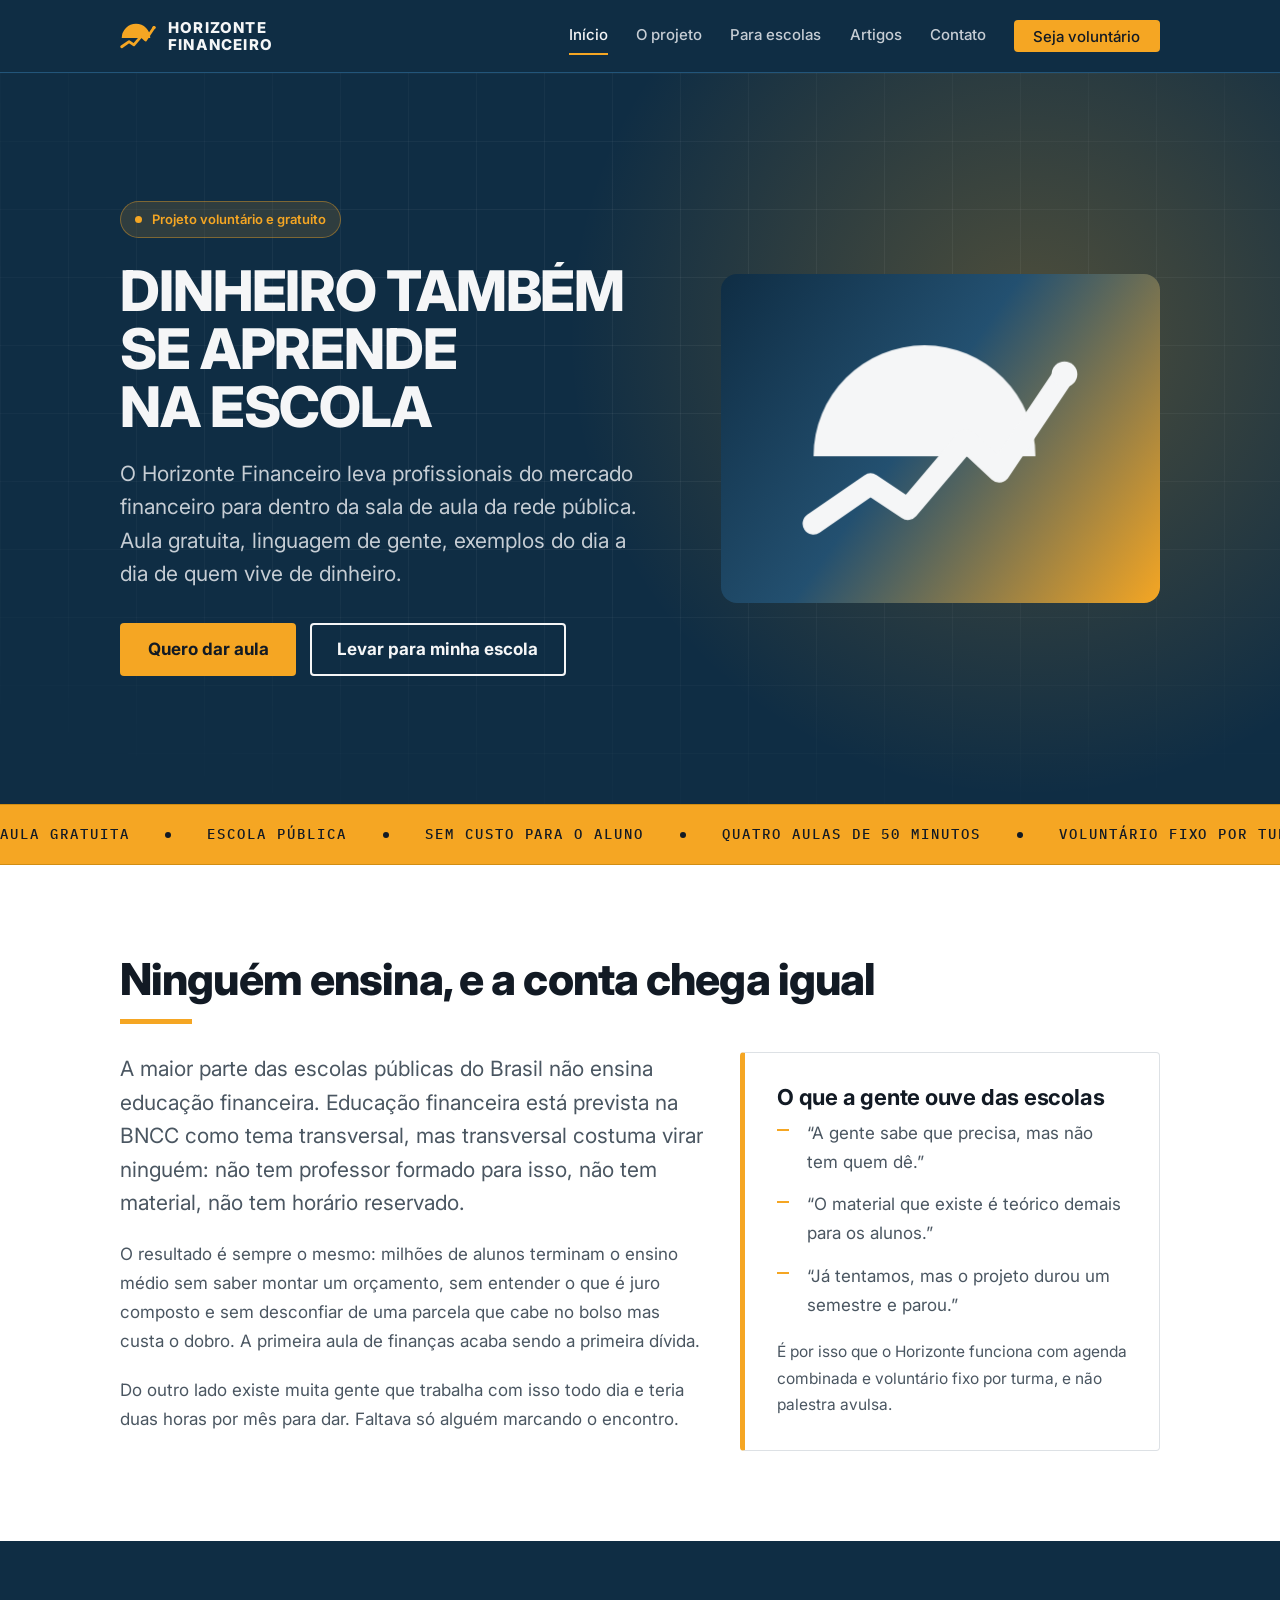
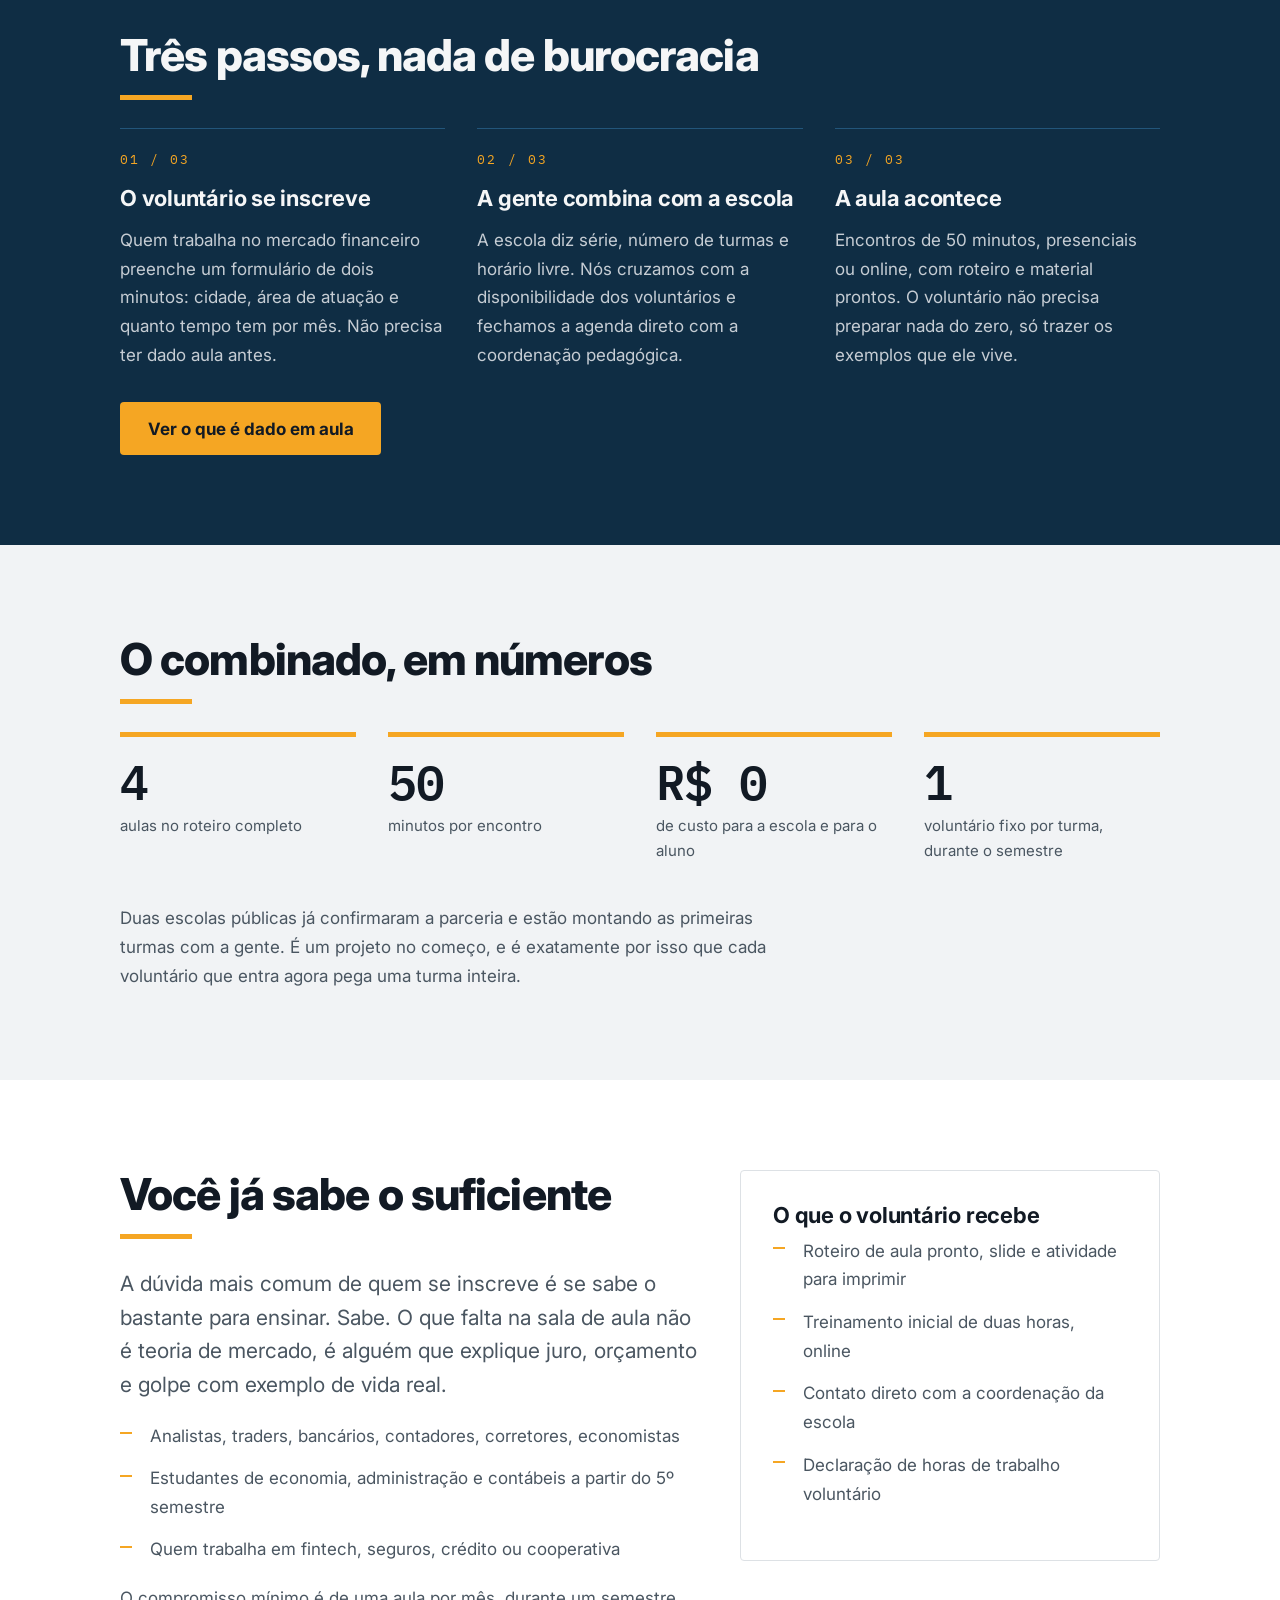
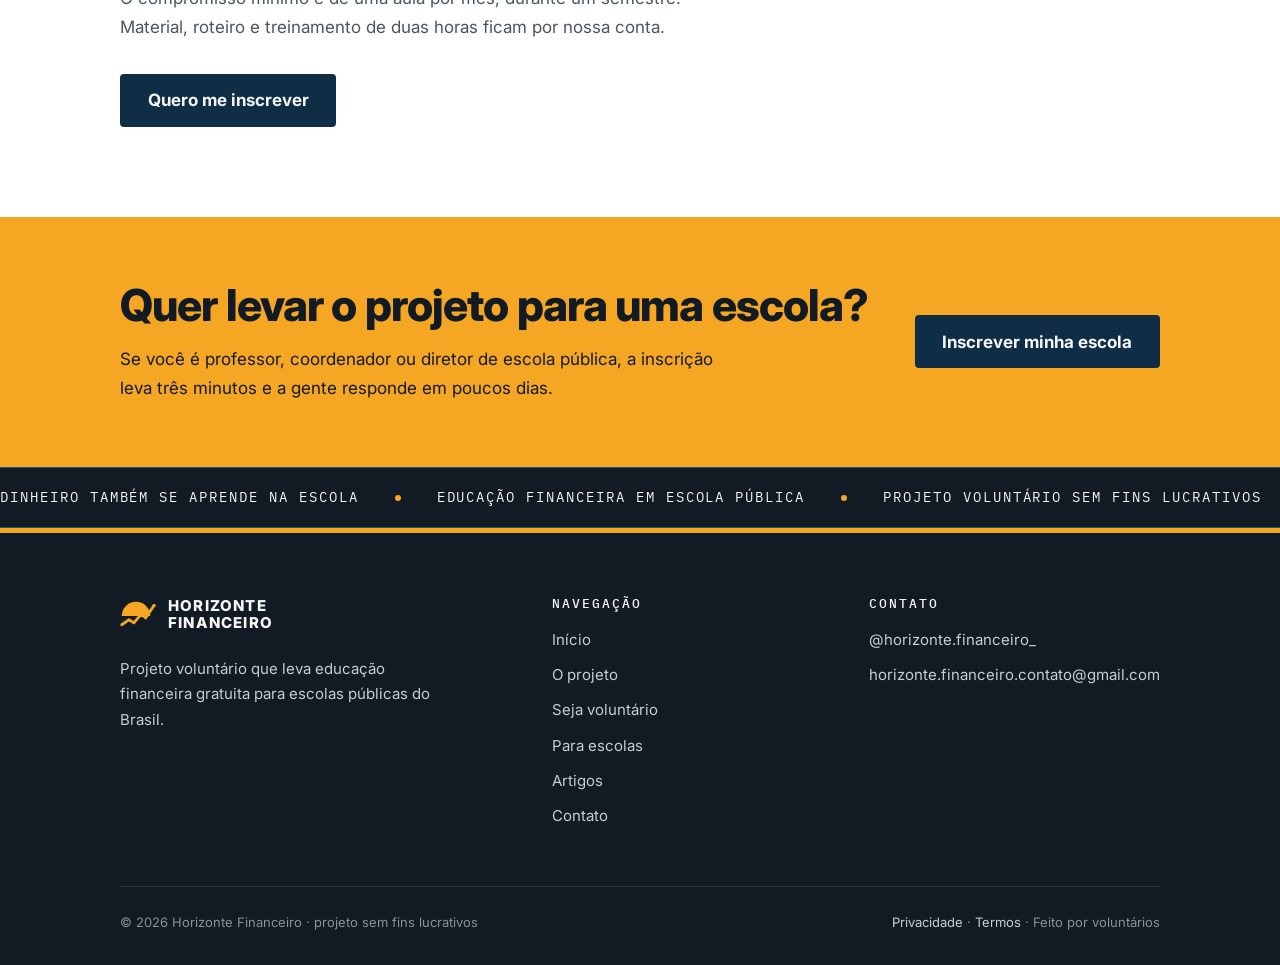
==== commit 1ff83cc4: "Conserta o buraco que a animacao abria nas secoes O data-reveal tinha ficado nos <h2> individualment" ====
--- a/index.html
+++ b/index.html
@@ -107,8 +107,8 @@
 
   <!-- O problema -->
   <section class="section">
-    <div class="wrap">
-      <h2 data-reveal>Ninguém ensina, e a conta chega igual</h2>
+    <div class="wrap" data-reveal>
+      <h2>Ninguém ensina, e a conta chega igual</h2>
       <hr class="rule">
       <div class="grid grid--sidebar">
         <div>
@@ -147,8 +147,8 @@
 
   <!-- Como funciona -->
   <section class="section section--navy">
-    <div class="wrap">
-      <h2 data-reveal>Três passos, nada de burocracia</h2>
+    <div class="wrap" data-reveal>
+      <h2>Três passos, nada de burocracia</h2>
       <hr class="rule">
       <ol class="steps" data-stagger>
         <li>
@@ -184,8 +184,8 @@
 
   <!-- Números -->
   <section class="section section--soft">
-    <div class="wrap">
-      <h2 data-reveal>O combinado, em números</h2>
+    <div class="wrap" data-reveal>
+      <h2>O combinado, em números</h2>
       <hr class="rule">
       <!-- ==========================================================
            Estes quatro números descrevem a PROPOSTA, não resultado.
@@ -226,9 +226,9 @@
 
   <!-- Voluntário -->
   <section class="section">
-    <div class="wrap grid grid--sidebar">
-      <div>
-        <h2 data-reveal>Você já sabe o suficiente</h2>
+    <div class="wrap grid grid--sidebar" data-reveal>
+      <div>
+        <h2>Você já sabe o suficiente</h2>
         <hr class="rule">
         <p class="lead">
           A dúvida mais comum de quem se inscreve é se sabe o bastante para ensinar.
--- a/assets/css/style.css
+++ b/assets/css/style.css
@@ -609,6 +609,10 @@
   display: flex;
   width: max-content;
   animation: marquee 38s linear infinite;
+  /* Avisa o navegador para promover a faixa a camada própria: sem isso ele
+     repinta uma tira de 3500px de largura a cada quadro, o que aparece
+     como engasgo na rolagem em máquina mais fraca. */
+  will-change: transform;
 }
 /* Pausa ao passar o mouse: quem quiser ler consegue */
 .marquee-band:hover .marquee,
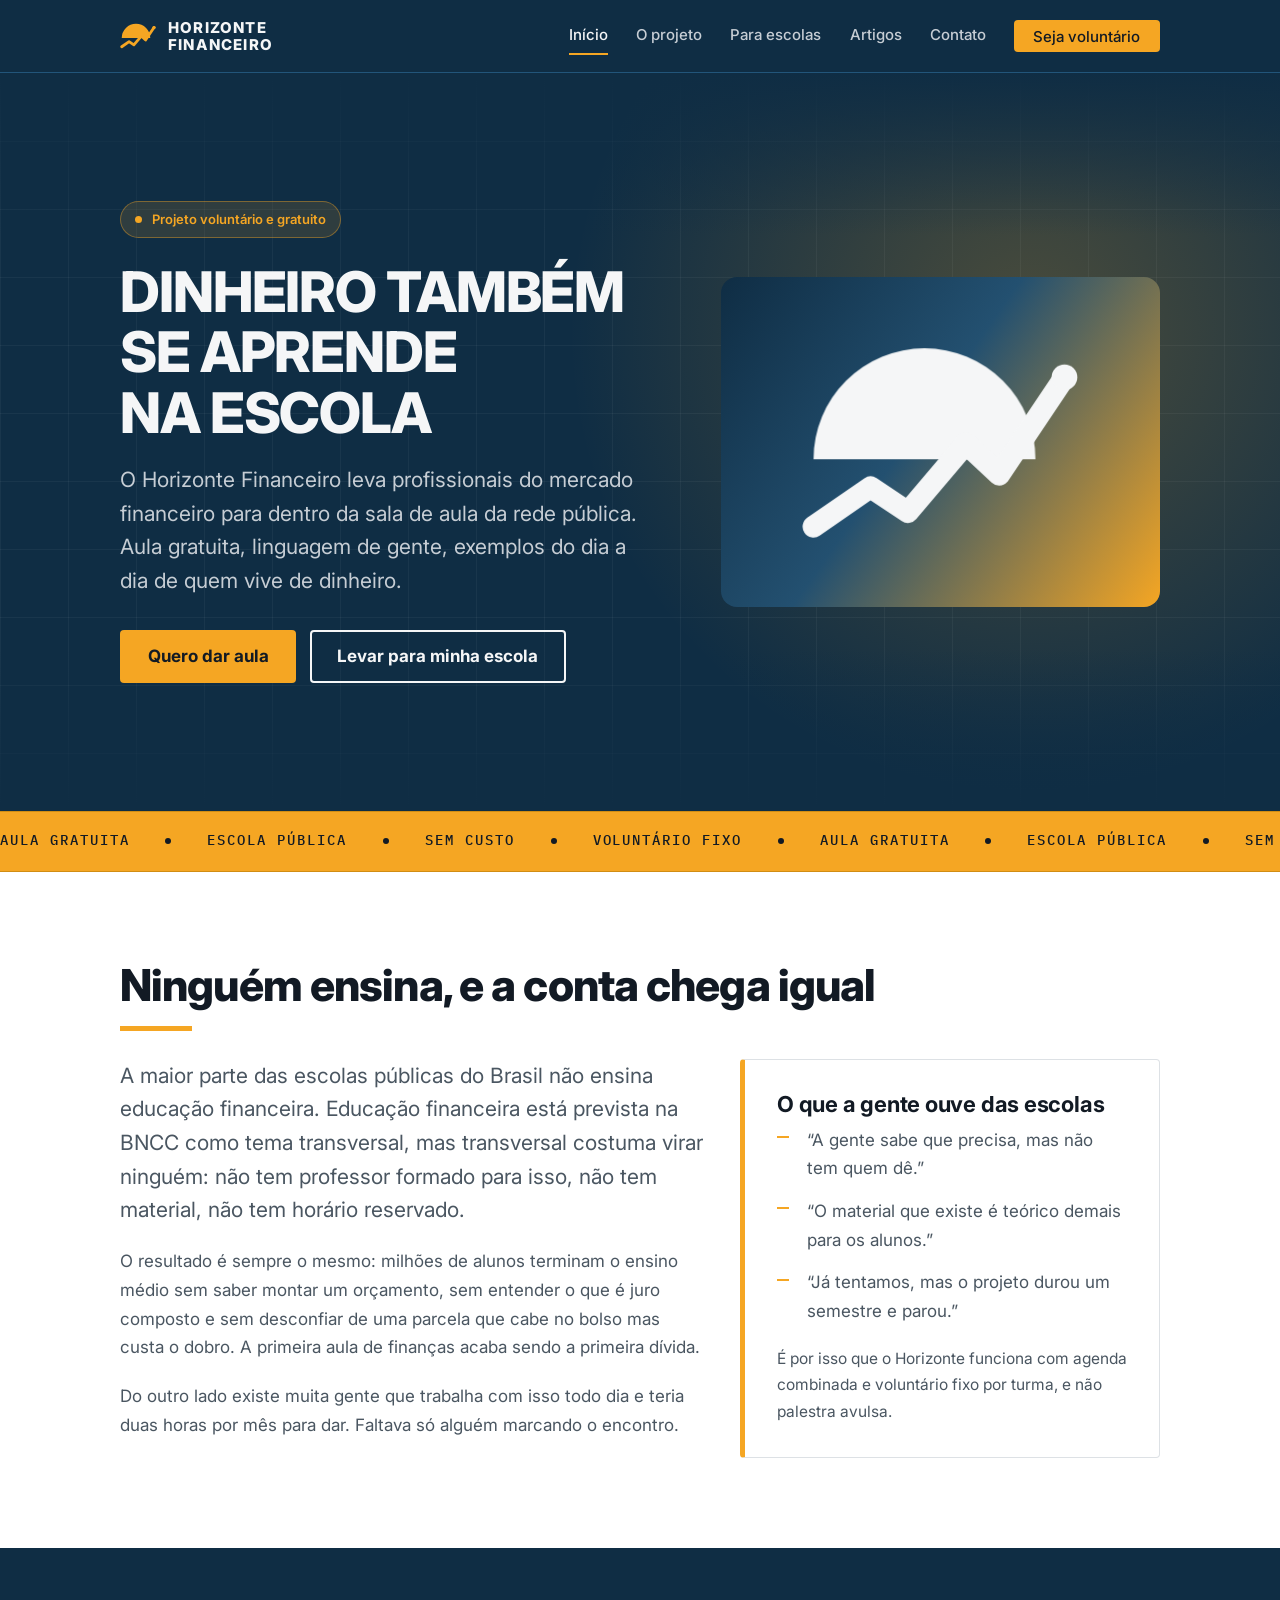
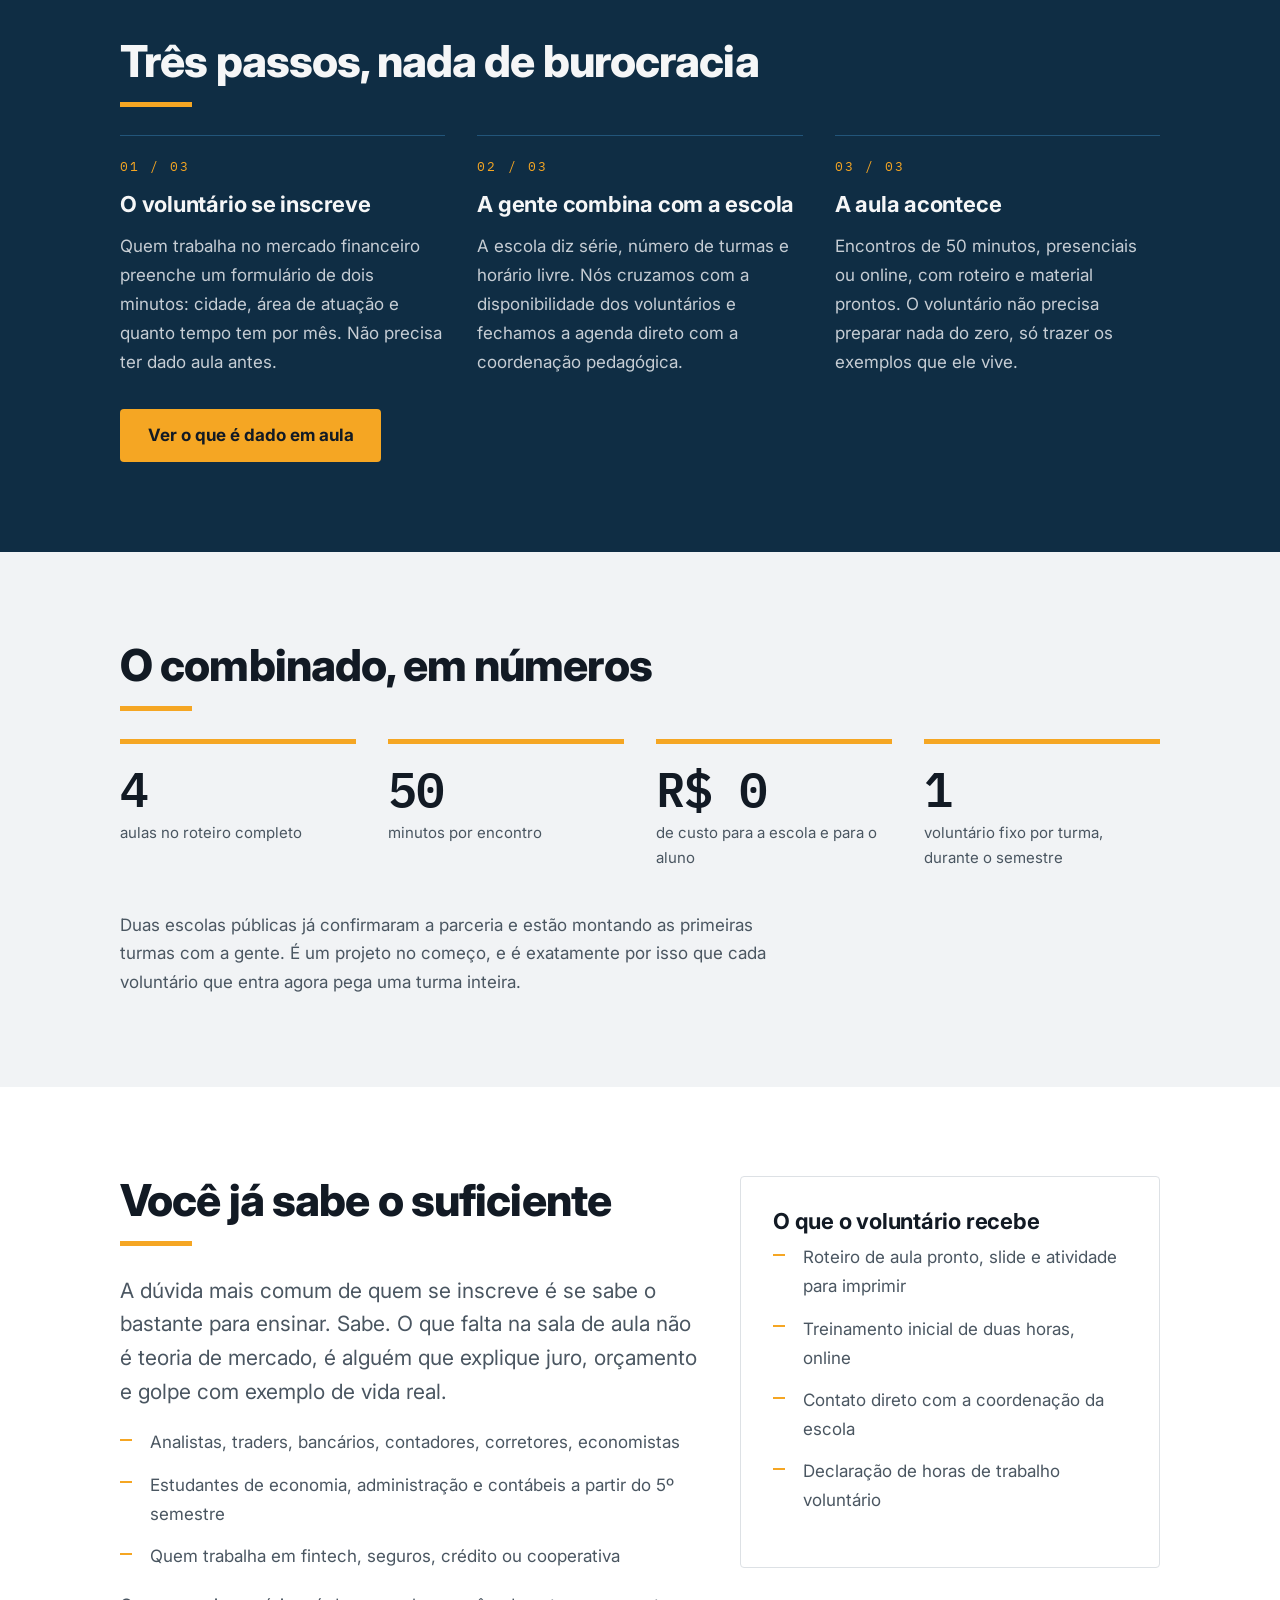
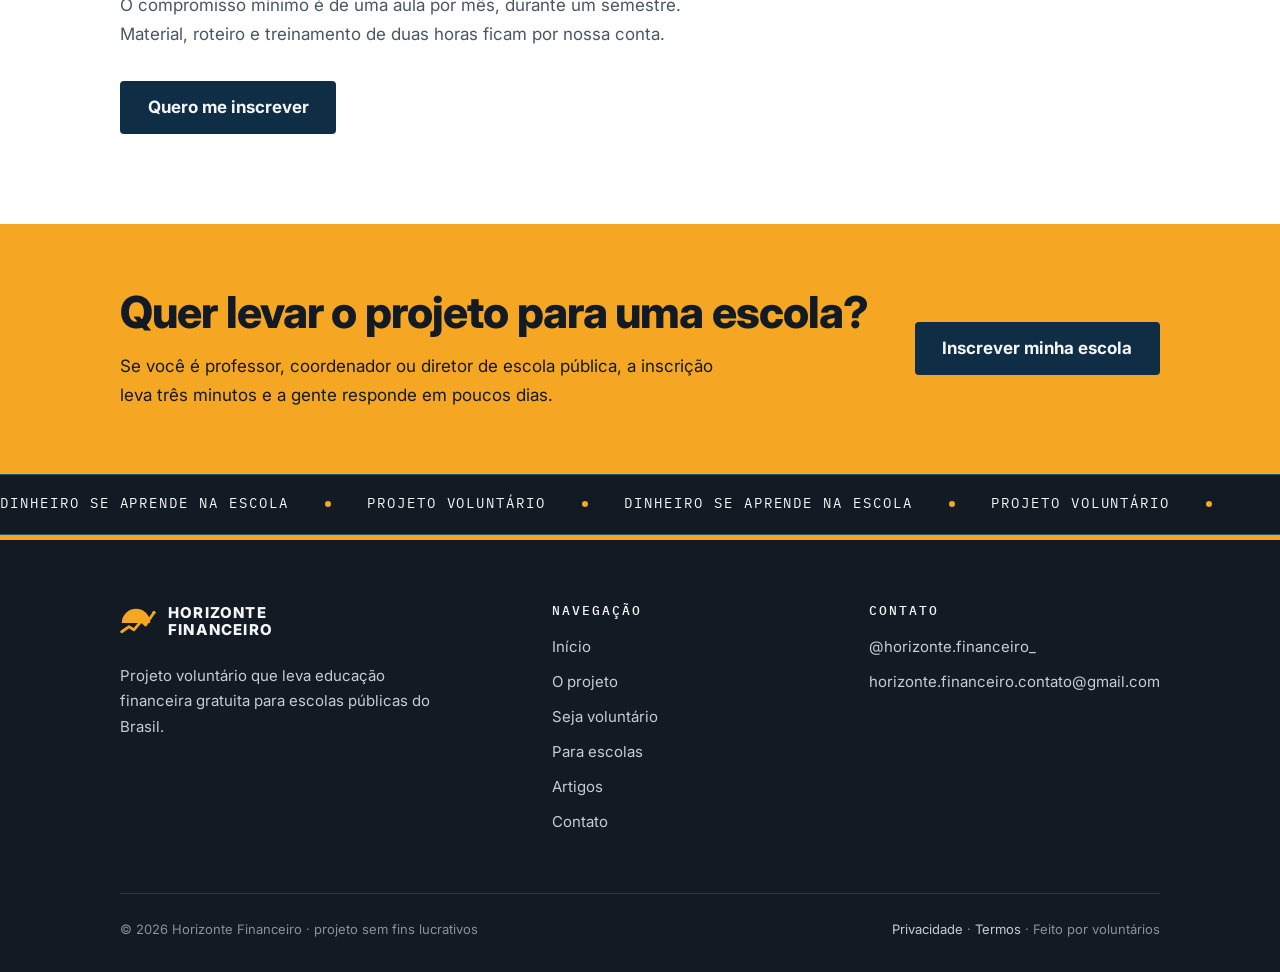
==== commit 557d1891: "Conserta o texto cortado, o engasgo e o conteudo que nao aparecia Tres sintomas relatados, tres caus" ====
--- a/index.html
+++ b/index.html
@@ -85,25 +85,21 @@
   </section>
 
   <div class="marquee-band marquee-band--gold">
-    <div class="marquee">
+  <div class="marquee">
     <div class="marquee__run">
       <span class="marquee__item">Aula gratuita</span>
       <span class="marquee__item">Escola pública</span>
-      <span class="marquee__item">Sem custo para o aluno</span>
-      <span class="marquee__item">Quatro aulas de 50 minutos</span>
-      <span class="marquee__item">Voluntário fixo por turma</span>
-      <span class="marquee__item">Sem indicação de produto</span>
-      </div>
+      <span class="marquee__item">Sem custo</span>
+      <span class="marquee__item">Voluntário fixo</span>
+    </div>
     <div class="marquee__run" aria-hidden="true">
       <span class="marquee__item">Aula gratuita</span>
       <span class="marquee__item">Escola pública</span>
-      <span class="marquee__item">Sem custo para o aluno</span>
-      <span class="marquee__item">Quatro aulas de 50 minutos</span>
-      <span class="marquee__item">Voluntário fixo por turma</span>
-      <span class="marquee__item">Sem indicação de produto</span>
-      </div>
+      <span class="marquee__item">Sem custo</span>
+      <span class="marquee__item">Voluntário fixo</span>
     </div>
   </div>
+</div>
 
   <!-- O problema -->
   <section class="section">
@@ -279,14 +275,12 @@
 <div class="marquee-band">
   <div class="marquee">
     <div class="marquee__run">
-      <span class="marquee__item">Dinheiro também se aprende na escola</span>
-      <span class="marquee__item">Educação financeira em escola pública</span>
-      <span class="marquee__item">Projeto voluntário sem fins lucrativos</span>
-      </div>
+      <span class="marquee__item">Dinheiro se aprende na escola</span>
+      <span class="marquee__item">Projeto voluntário</span>
+    </div>
     <div class="marquee__run" aria-hidden="true">
-      <span class="marquee__item">Dinheiro também se aprende na escola</span>
-      <span class="marquee__item">Educação financeira em escola pública</span>
-      <span class="marquee__item">Projeto voluntário sem fins lucrativos</span>
+      <span class="marquee__item">Dinheiro se aprende na escola</span>
+      <span class="marquee__item">Projeto voluntário</span>
     </div>
   </div>
 </div>
--- a/assets/css/style.css
+++ b/assets/css/style.css
@@ -275,31 +275,32 @@
   isolation: isolate;
 }
 
-/* Brilho dourado que respira devagar ao fundo. Substituiu a faixa
-   dourada fina que ficava na base do hero: agora quem fecha o hero é a
-   faixa rolante (.marquee-band), então a régua ali virava ruído. */
+/* Brilho dourado ao fundo. ESTÁTICO de propósito: antes ele tinha uma
+   animação infinita de 16s em transform e opacity num círculo de 75vw.
+   Isso repinta uma área enorme a cada quadro, para sempre, e era um dos
+   motivos da rolagem engasgar em máquina mais fraca. O visual parado é
+   praticamente o mesmo e não custa nada. */
 .hero::before {
   content: ""; position: absolute; z-index: -2;
   width: 75vw; aspect-ratio: 1; border-radius: 50%;
   top: -30%; right: -18%;
-  background: radial-gradient(circle, rgba(245,166,35,.28) 0%, rgba(245,166,35,0) 68%);
-  animation: heroGlow 16s ease-in-out infinite alternate;
-}
-@keyframes heroGlow {
-  from { transform: translate3d(0,0,0) scale(1); opacity: .8; }
-  to   { transform: translate3d(-7%, 6%, 0) scale(1.18); opacity: 1; }
+  background: radial-gradient(circle, rgba(245,166,35,.26) 0%, rgba(245,166,35,0) 68%);
 }
 
 /* Malha de linhas finas: dá textura ao fundo sem depender de imagem
-   (o projeto ainda não tem foto de sala de aula para usar aqui). */
+   (o projeto ainda não tem foto de sala de aula para usar aqui).
+
+   O desvanecimento nas bordas era feito com mask-image, que força
+   composição cara numa área do tamanho do hero e é justamente o tipo de
+   efeito que rende artefato de renderização em GPU antiga. Trocado por
+   um gradiente sobreposto, que dá o mesmo efeito de borda e é barato. */
 .hero::after {
   content: ""; position: absolute; inset: 0; z-index: -1;
   background-image:
-    linear-gradient(to right, rgba(255,255,255,.05) 1px, transparent 1px),
-    linear-gradient(to bottom, rgba(255,255,255,.05) 1px, transparent 1px);
-  background-size: 68px 68px;
-  -webkit-mask-image: radial-gradient(ellipse 85% 70% at 55% 40%, #000 35%, transparent 100%);
-          mask-image: radial-gradient(ellipse 85% 70% at 55% 40%, #000 35%, transparent 100%);
+    linear-gradient(to bottom, var(--navy) 0%, rgba(15,45,68,0) 22%, rgba(15,45,68,0) 78%, var(--navy) 100%),
+    linear-gradient(to right, rgba(255,255,255,.045) 1px, transparent 1px),
+    linear-gradient(to bottom, rgba(255,255,255,.045) 1px, transparent 1px);
+  background-size: 100% 100%, 68px 68px, 68px 68px;
 }
 
 .hero__grid {
@@ -329,27 +330,30 @@
   50%      { opacity: .45; transform: scale(.8); }
 }
 
-/* Título linha a linha: cada linha sobe de dentro de uma janela recortada.
-   O corte (overflow:hidden) só funciona se cada .hero__line ocupar UMA
-   linha visual. Por isso o corpo do h1 no hero é menor que o global: no
-   tamanho cheio, "se aprende na escola" quebrava em duas e o recorte
-   cortava metade do texto. */
+/* Título linha a linha, entrando em cascata.
+
+   A primeira versão fazia cada linha SUBIR de dentro de uma janela com
+   overflow:hidden. Bonito, e frágil: o recorte só funciona se a linha
+   ocupar exatamente uma linha visual. Em 900px e 1024px, larguras de
+   tablet e notebook pequeno, "Dinheiro também" quebrava em duas e o
+   recorte cortava metade do texto ao meio. Exigir que um texto nunca
+   quebre, em qualquer largura, é uma promessa impossível de manter.
+
+   Agora cada linha só aparece subindo um pouco, sem recorte. Se quebrar
+   em duas, o pior que acontece é a animação ficar menos elegante, em vez
+   de comer o texto. */
 .hero h1 {
-  font-size: clamp(2.1rem, 1.2rem + 3.6vw, 3.5rem);
-  line-height: 1.04;
-}
-.hero__line { display: block; overflow: hidden; }
+  font-size: clamp(2.1rem, 1.2rem + 3.4vw, 3.5rem);
+  line-height: 1.08;
+}
+.hero__line { display: block; }
 .hero__line > span {
   display: block;
-  animation: heroRise 1s cubic-bezier(.16,1,.3,1) both;
+  animation: fadeUp .85s cubic-bezier(.16,1,.3,1) both;
 }
 .hero__line:nth-child(1) > span { animation-delay: .05s; }
 .hero__line:nth-child(2) > span { animation-delay: .15s; }
 .hero__line:nth-child(3) > span { animation-delay: .25s; }
-@keyframes heroRise {
-  from { transform: translateY(105%); }
-  to   { transform: translateY(0); }
-}
 
 .hero__lead, .hero .btn-row { animation: fadeUp .9s cubic-bezier(.16,1,.3,1) .45s both; }
 @keyframes fadeUp {
@@ -394,7 +398,11 @@
   100% { opacity: 1; transform: scale(1); }
 }
 
-@media (max-width: 820px) {
+/* Empilha a partir de 1080px, não de 820px. Entre essas duas larguras a
+   coluna de texto ficava com cerca de 450px para um título de 52px, o que
+   apertava o título sem necessidade: nessa faixa sobra largura de tela,
+   só estava mal distribuída. */
+@media (max-width: 1080px) {
   .hero__grid { grid-template-columns: 1fr; }
   .hero__brand { max-width: 340px; aspect-ratio: 16 / 10; }
 }
@@ -608,12 +616,14 @@
 .marquee {
   display: flex;
   width: max-content;
-  animation: marquee 38s linear infinite;
-  /* Avisa o navegador para promover a faixa a camada própria: sem isso ele
-     repinta uma tira de 3500px de largura a cada quadro, o que aparece
-     como engasgo na rolagem em máquina mais fraca. */
-  will-change: transform;
-}
+  animation: marquee 34s linear infinite;
+}
+
+/* Sem `will-change: transform` aqui de propósito. Numa tira desse
+   comprimento ele manda o navegador manter uma camada gigante em memória
+   o tempo todo, e o remédio sai pior que a doença: em máquina fraca dá
+   engasgo e até conteúdo em branco. O caminho certo foi encurtar a
+   faixa (menos itens, texto mais curto), não prometer otimização. */
 /* Pausa ao passar o mouse: quem quiser ler consegue */
 .marquee-band:hover .marquee,
 .marquee-band:focus-within .marquee { animation-play-state: paused; }
@@ -717,7 +727,7 @@
   }
   .js [data-reveal],
   .js [data-stagger] > * { opacity: 1 !important; transform: none !important; }
-  .hero__line > span { transform: none !important; }
+  .hero__line > span { opacity: 1 !important; transform: none !important; }
   .hero__lead, .hero .btn-row, .hero__brand { opacity: 1 !important; transform: none !important; }
   .hero__brand .hf-dome, .hero__brand .hf-dot { opacity: 1 !important; transform: none !important; }
   .hero__brand .hf-line { stroke-dashoffset: 0 !important; }
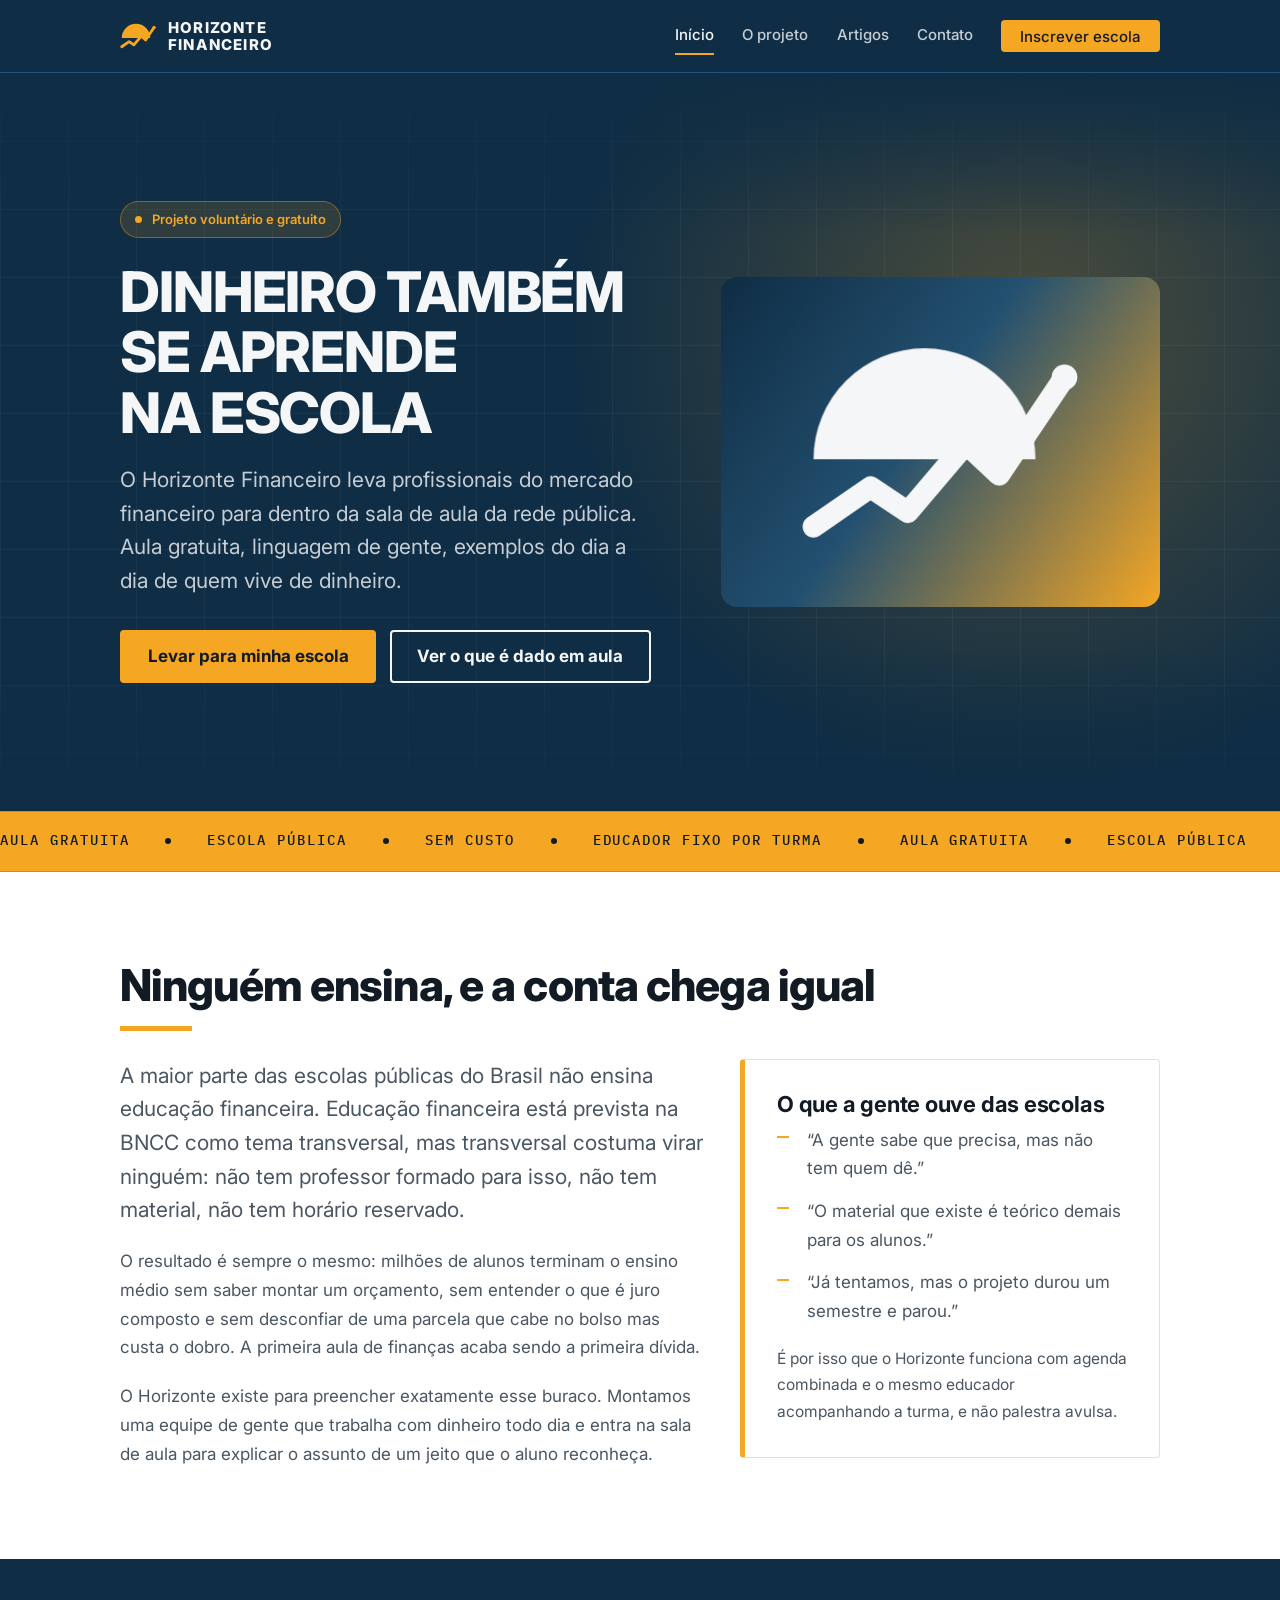
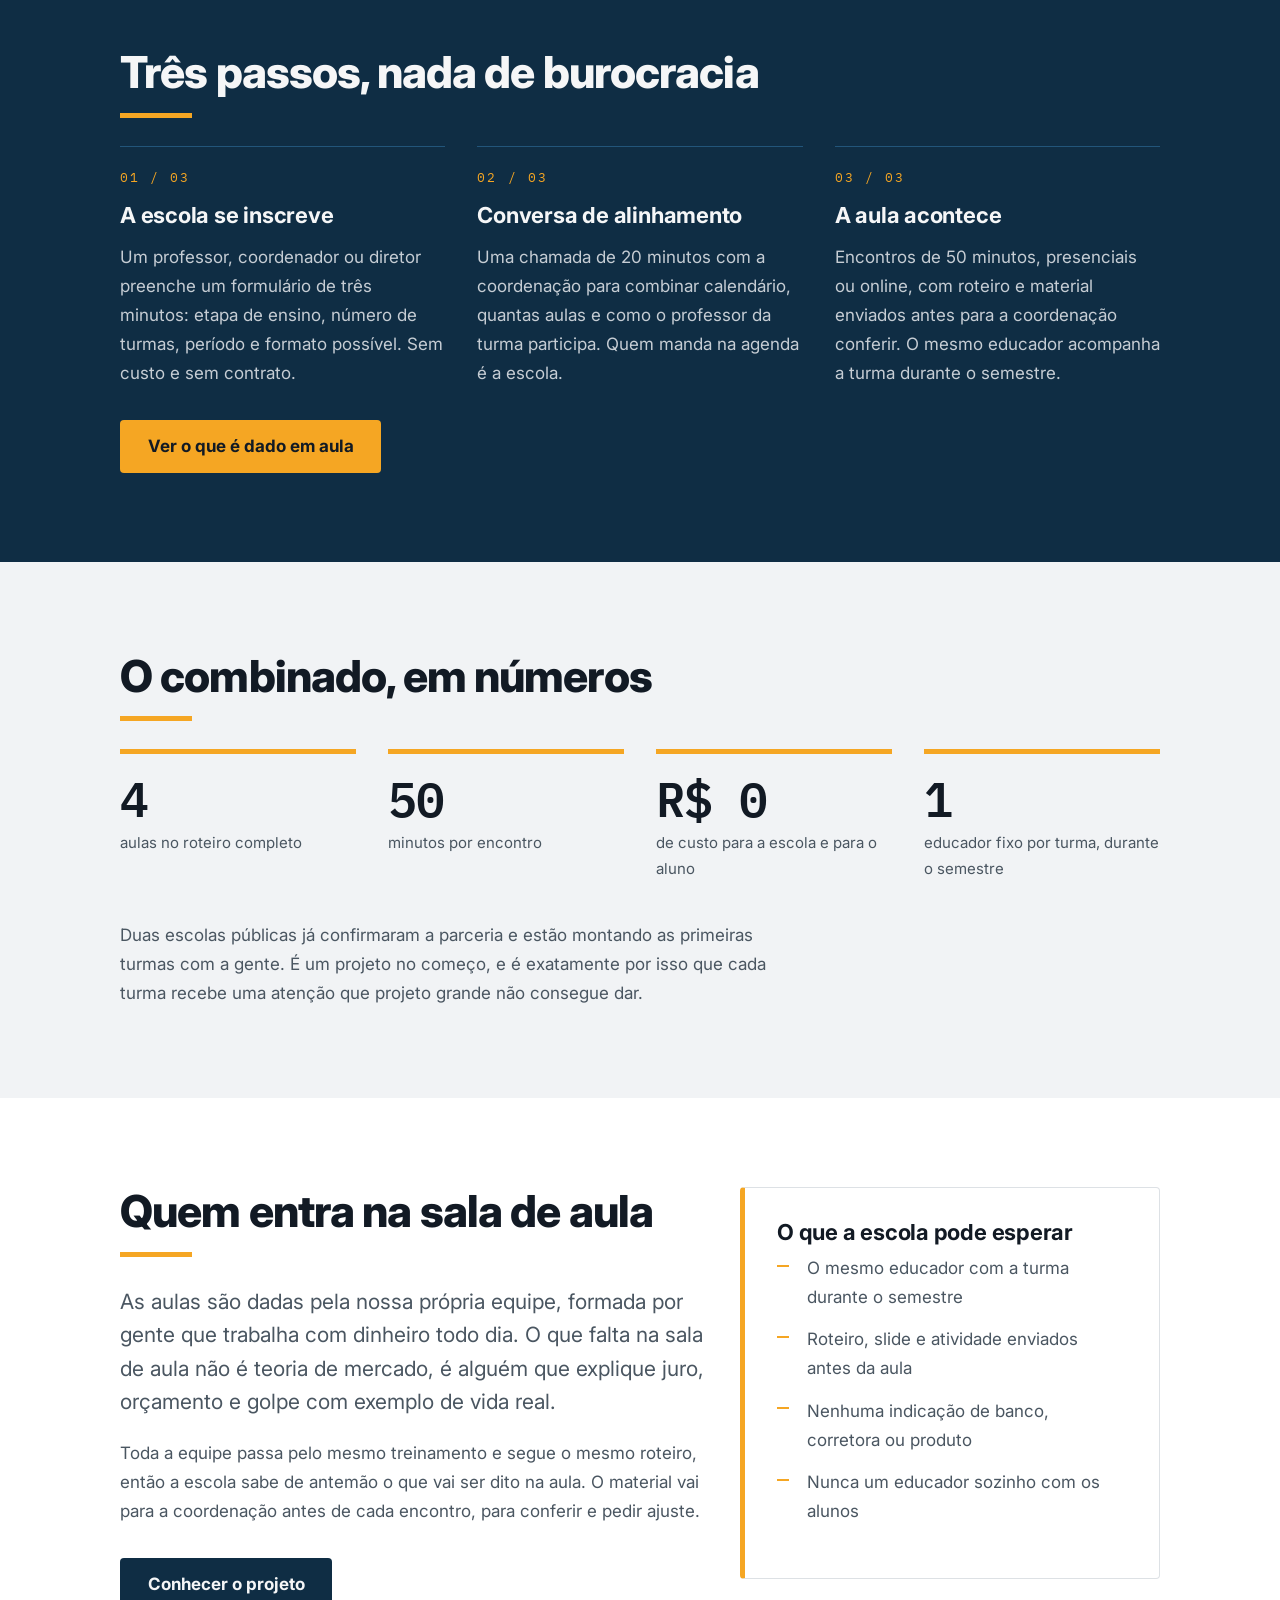
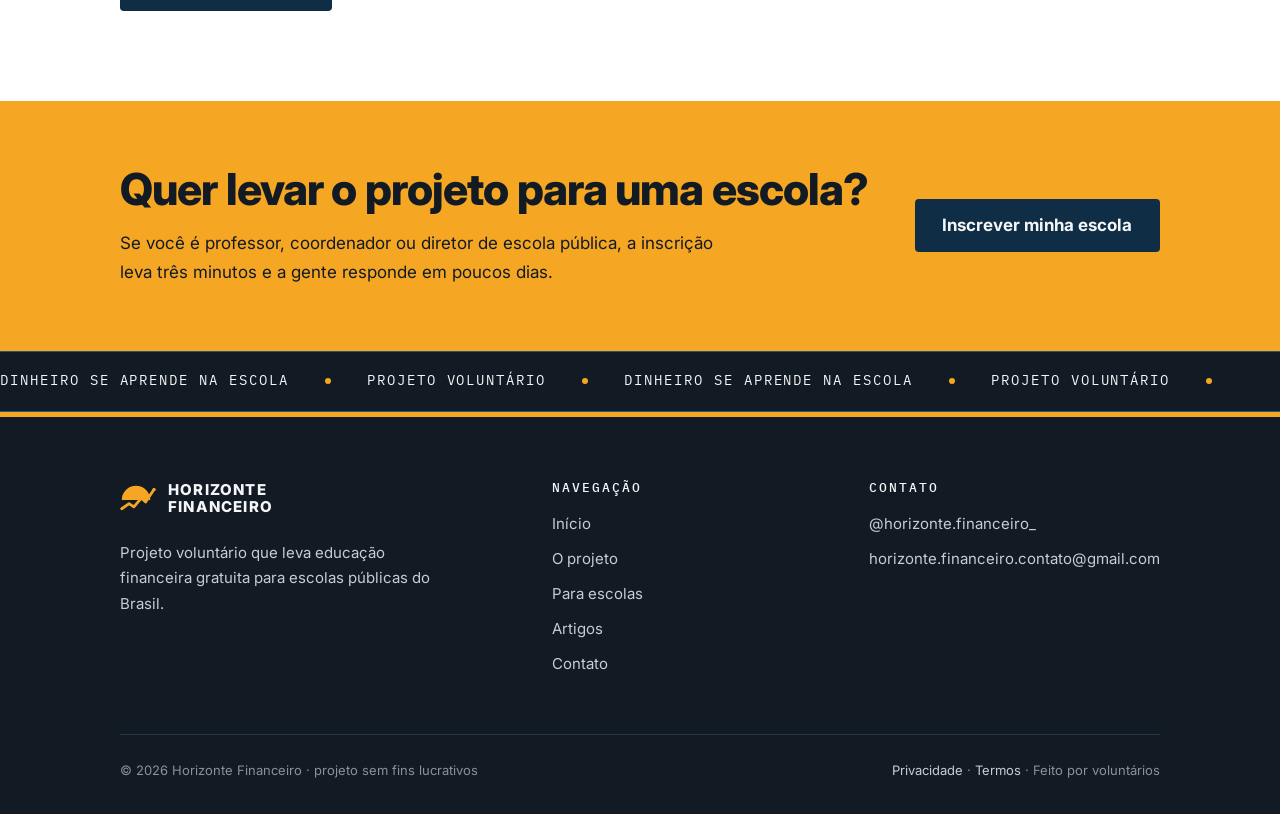
==== commit cc083bab: "Remove o recrutamento de voluntario: equipe propria da as aulas O projeto passou a dar aula com equi" ====
--- a/index.html
+++ b/index.html
@@ -4,13 +4,13 @@
 <meta charset="utf-8">
 <meta name="viewport" content="width=device-width, initial-scale=1">
 <title>Horizonte Financeiro | educação financeira em escolas públicas</title>
-<meta name="description" content="Conectamos voluntários do mercado financeiro com escolas públicas para dar aulas gratuitas de educação financeira, com exemplos reais do dia a dia.">
+<meta name="description" content="Levamos nossa equipe de profissionais do mercado financeiro para dar aulas gratuitas de educação financeira em escolas públicas, com exemplos reais do dia a dia.">
 <meta name="theme-color" content="#0f2d44">
 <meta name="google-site-verification" content="ewaH2pwloabD-SDi9yI8p1PCHXkTQX7fN0jaArmjpZU">
 <link rel="icon" href="favicon.svg" type="image/svg+xml">
 <meta property="og:type" content="website">
 <meta property="og:title" content="Horizonte Financeiro">
-<meta property="og:description" content="Voluntários do mercado financeiro dando aulas gratuitas de educação financeira em escolas públicas.">
+<meta property="og:description" content="Aulas gratuitas de educação financeira em escolas públicas, com nossa equipe de profissionais do mercado.">
 <meta property="og:image" content="https://horizontefinanceiro.ong.br/assets/img/og.png">
 <meta property="og:locale" content="pt_BR">
 <meta property="og:url" content="https://horizontefinanceiro.ong.br/">
@@ -43,10 +43,9 @@
     <nav class="nav" id="nav-principal" aria-label="Navegação principal">
       <a href="index.html" aria-current="page">Início</a>
       <a href="sobre.html">O projeto</a>
-      <a href="escolas.html">Para escolas</a>
       <a href="artigos.html">Artigos</a>
       <a href="contato.html">Contato</a>
-      <a class="btn btn--gold btn--sm" href="voluntarios.html">Seja voluntário</a>
+      <a class="btn btn--gold btn--sm" href="escolas.html">Inscrever escola</a>
     </nav>
   </div>
 </header>
@@ -69,8 +68,8 @@
           do dia a dia de quem vive de dinheiro.
         </p>
         <div class="btn-row">
-          <a class="btn btn--gold" href="voluntarios.html">Quero dar aula</a>
-          <a class="btn btn--ghost" href="escolas.html">Levar para minha escola</a>
+          <a class="btn btn--gold" href="escolas.html">Levar para minha escola</a>
+          <a class="btn btn--ghost" href="sobre.html">Ver o que é dado em aula</a>
         </div>
       </div>
       <div class="hero__brand" aria-hidden="true">
@@ -90,13 +89,13 @@
       <span class="marquee__item">Aula gratuita</span>
       <span class="marquee__item">Escola pública</span>
       <span class="marquee__item">Sem custo</span>
-      <span class="marquee__item">Voluntário fixo</span>
+      <span class="marquee__item">Educador fixo por turma</span>
     </div>
     <div class="marquee__run" aria-hidden="true">
       <span class="marquee__item">Aula gratuita</span>
       <span class="marquee__item">Escola pública</span>
       <span class="marquee__item">Sem custo</span>
-      <span class="marquee__item">Voluntário fixo</span>
+      <span class="marquee__item">Educador fixo por turma</span>
     </div>
   </div>
 </div>
@@ -121,8 +120,9 @@
             aula de finanças acaba sendo a primeira dívida.
           </p>
           <p>
-            Do outro lado existe muita gente que trabalha com isso todo dia e teria
-            duas horas por mês para dar. Faltava só alguém marcando o encontro.
+            O Horizonte existe para preencher exatamente esse buraco. Montamos uma
+            equipe de gente que trabalha com dinheiro todo dia e entra na sala de
+            aula para explicar o assunto de um jeito que o aluno reconheça.
           </p>
         </div>
         <div class="card card--gold">
@@ -133,8 +133,8 @@
             <li>“Já tentamos, mas o projeto durou um semestre e parou.”</li>
           </ul>
           <p>
-            É por isso que o Horizonte funciona com agenda combinada e voluntário fixo
-            por turma, e não palestra avulsa.
+            É por isso que o Horizonte funciona com agenda combinada e o mesmo
+            educador acompanhando a turma, e não palestra avulsa.
           </p>
         </div>
       </div>
@@ -148,27 +148,27 @@
       <hr class="rule">
       <ol class="steps" data-stagger>
         <li>
-          <h3>O voluntário se inscreve</h3>
-          <p>
-            Quem trabalha no mercado financeiro preenche um formulário de dois minutos:
-            cidade, área de atuação e quanto tempo tem por mês. Não precisa ter dado
-            aula antes.
+          <h3>A escola se inscreve</h3>
+          <p>
+            Um professor, coordenador ou diretor preenche um formulário de três
+            minutos: etapa de ensino, número de turmas, período e formato possível.
+            Sem custo e sem contrato.
           </p>
         </li>
         <li>
-          <h3>A gente combina com a escola</h3>
-          <p>
-            A escola diz série, número de turmas e horário livre. Nós cruzamos com a
-            disponibilidade dos voluntários e fechamos a agenda direto com a coordenação
-            pedagógica.
+          <h3>Conversa de alinhamento</h3>
+          <p>
+            Uma chamada de 20 minutos com a coordenação para combinar calendário,
+            quantas aulas e como o professor da turma participa. Quem manda na
+            agenda é a escola.
           </p>
         </li>
         <li>
           <h3>A aula acontece</h3>
           <p>
             Encontros de 50 minutos, presenciais ou online, com roteiro e material
-            prontos. O voluntário não precisa preparar nada do zero, só trazer os
-            exemplos que ele vive.
+            enviados antes para a coordenação conferir. O mesmo educador acompanha
+            a turma durante o semestre.
           </p>
         </li>
       </ol>
@@ -209,48 +209,45 @@
         </div>
         <div class="stat">
           <span class="stat__num">1</span>
-          <p class="stat__label">voluntário fixo por turma, durante o semestre</p>
+          <p class="stat__label">educador fixo por turma, durante o semestre</p>
         </div>
       </div>
       <p style="margin-top:2.5rem;max-width:60ch;">
         Duas escolas públicas já confirmaram a parceria e estão montando as
-        primeiras turmas com a gente. É um projeto no começo, e é exatamente
-        por isso que cada voluntário que entra agora pega uma turma inteira.
+        primeiras turmas com a gente. É um projeto no começo, e é exatamente por
+        isso que cada turma recebe uma atenção que projeto grande não consegue dar.
       </p>
     </div>
   </section>
 
-  <!-- Voluntário -->
+  <!-- Quem entra na sala -->
   <section class="section">
     <div class="wrap grid grid--sidebar" data-reveal>
       <div>
-        <h2>Você já sabe o suficiente</h2>
+        <h2>Quem entra na sala de aula</h2>
         <hr class="rule">
         <p class="lead">
-          A dúvida mais comum de quem se inscreve é se sabe o bastante para ensinar.
-          Sabe. O que falta na sala de aula não é teoria de mercado, é alguém que
-          explique juro, orçamento e golpe com exemplo de vida real.
-        </p>
+          As aulas são dadas pela nossa própria equipe, formada por gente que
+          trabalha com dinheiro todo dia. O que falta na sala de aula não é teoria
+          de mercado, é alguém que explique juro, orçamento e golpe com exemplo de
+          vida real.
+        </p>
+        <p>
+          Toda a equipe passa pelo mesmo treinamento e segue o mesmo roteiro, então
+          a escola sabe de antemão o que vai ser dito na aula. O material vai para a
+          coordenação antes de cada encontro, para conferir e pedir ajuste.
+        </p>
+        <div class="btn-row">
+          <a class="btn btn--navy" href="sobre.html">Conhecer o projeto</a>
+        </div>
+      </div>
+      <div class="card card--gold">
+        <h3>O que a escola pode esperar</h3>
         <ul class="list-check">
-          <li>Analistas, traders, bancários, contadores, corretores, economistas</li>
-          <li>Estudantes de economia, administração e contábeis a partir do 5º semestre</li>
-          <li>Quem trabalha em fintech, seguros, crédito ou cooperativa</li>
-        </ul>
-        <p>
-          O compromisso mínimo é de uma aula por mês, durante um semestre. Material,
-          roteiro e treinamento de duas horas ficam por nossa conta.
-        </p>
-        <div class="btn-row">
-          <a class="btn btn--navy" href="voluntarios.html">Quero me inscrever</a>
-        </div>
-      </div>
-      <div class="card">
-        <h3>O que o voluntário recebe</h3>
-        <ul class="list-check">
-          <li>Roteiro de aula pronto, slide e atividade para imprimir</li>
-          <li>Treinamento inicial de duas horas, online</li>
-          <li>Contato direto com a coordenação da escola</li>
-          <li>Declaração de horas de trabalho voluntário</li>
+          <li>O mesmo educador com a turma durante o semestre</li>
+          <li>Roteiro, slide e atividade enviados antes da aula</li>
+          <li>Nenhuma indicação de banco, corretora ou produto</li>
+          <li>Nunca um educador sozinho com os alunos</li>
         </ul>
       </div>
     </div>
@@ -308,7 +305,6 @@
         <ul>
           <li><a href="index.html">Início</a></li>
           <li><a href="sobre.html">O projeto</a></li>
-          <li><a href="voluntarios.html">Seja voluntário</a></li>
           <li><a href="escolas.html">Para escolas</a></li>
           <li><a href="artigos.html">Artigos</a></li>
           <li><a href="contato.html">Contato</a></li>
--- a/assets/css/style.css
+++ b/assets/css/style.css
@@ -92,10 +92,9 @@
 .lead { font-size: clamp(1.0625rem, 1rem + 0.5vw, 1.3125rem); line-height: 1.6; }
 
 /* As antigas etiquetas .eyebrow (mono, caixa alta, acima de cada título)
-   foram removidas do site. As três classes abaixo existem porque seis
-   daquelas etiquetas carregavam informação de verdade, não decoração:
-   a data de atualização das páginas legais, a numeração das quatro aulas
-   e a categoria dos cartões de voluntário. */
+   foram removidas do site. As duas classes abaixo existem porque algumas
+   daquelas etiquetas carregavam informação de verdade, não decoração: a
+   data de atualização das páginas legais e a numeração das quatro aulas. */
 
 .meta {
   font-size: 0.875rem;
@@ -104,15 +103,6 @@
   display: block;
 }
 
-.card__label {
-  display: inline-block;
-  font-size: 0.75rem;
-  font-weight: 700;
-  letter-spacing: 0.08em;
-  text-transform: uppercase;
-  color: var(--gold-ink);
-  margin-bottom: 0.7rem;
-}
 
 .card__num {
   display: inline-flex;
@@ -165,7 +155,6 @@
 .section--navy h1, .section--navy h2, .section--navy h3,
 .section--deep h1, .section--deep h2, .section--deep h3 { color: var(--white-soft); }
 .section--navy a, .section--deep a { color: var(--gold); }
-.section--navy .card__label, .section--deep .card__label { color: var(--gold); }
 .section--navy .meta, .section--deep .meta { color: var(--body-on-navy); }
 
 .skip {
@@ -216,7 +205,7 @@
 .nav a[aria-current="page"] { color: var(--white-soft); border-bottom-color: var(--gold); }
 .nav .btn, .nav .btn:hover, .nav .btn[aria-current="page"] { border-bottom: 0; }
 
-/* Na página do voluntário o próprio botão carrega aria-current, e
+/* Na página de escolas o próprio botão do menu carrega aria-current, e
    `.nav a[aria-current]` é mais específico que `.btn.btn--gold`. */
 .nav .btn--gold[aria-current="page"] { color: var(--navy-deep); }
 .nav .btn--ghost[aria-current="page"] { color: var(--white-soft); }
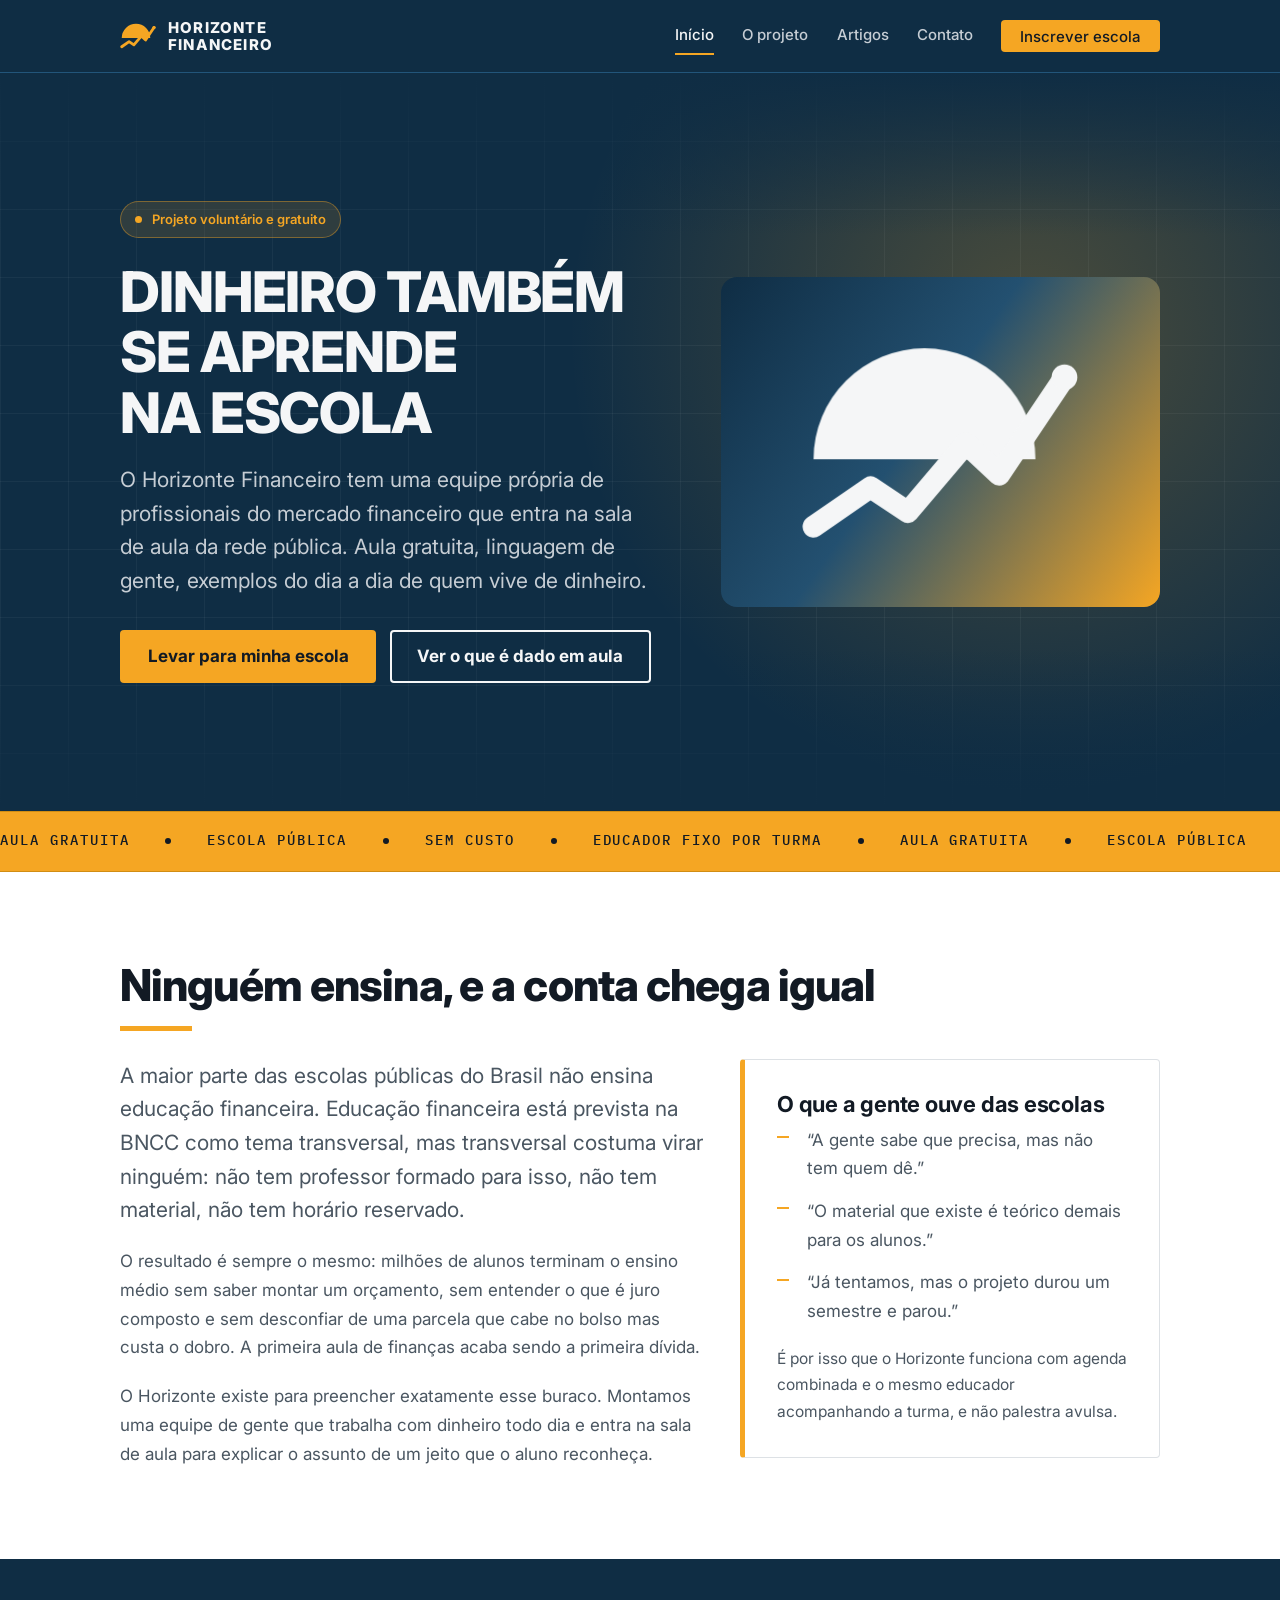
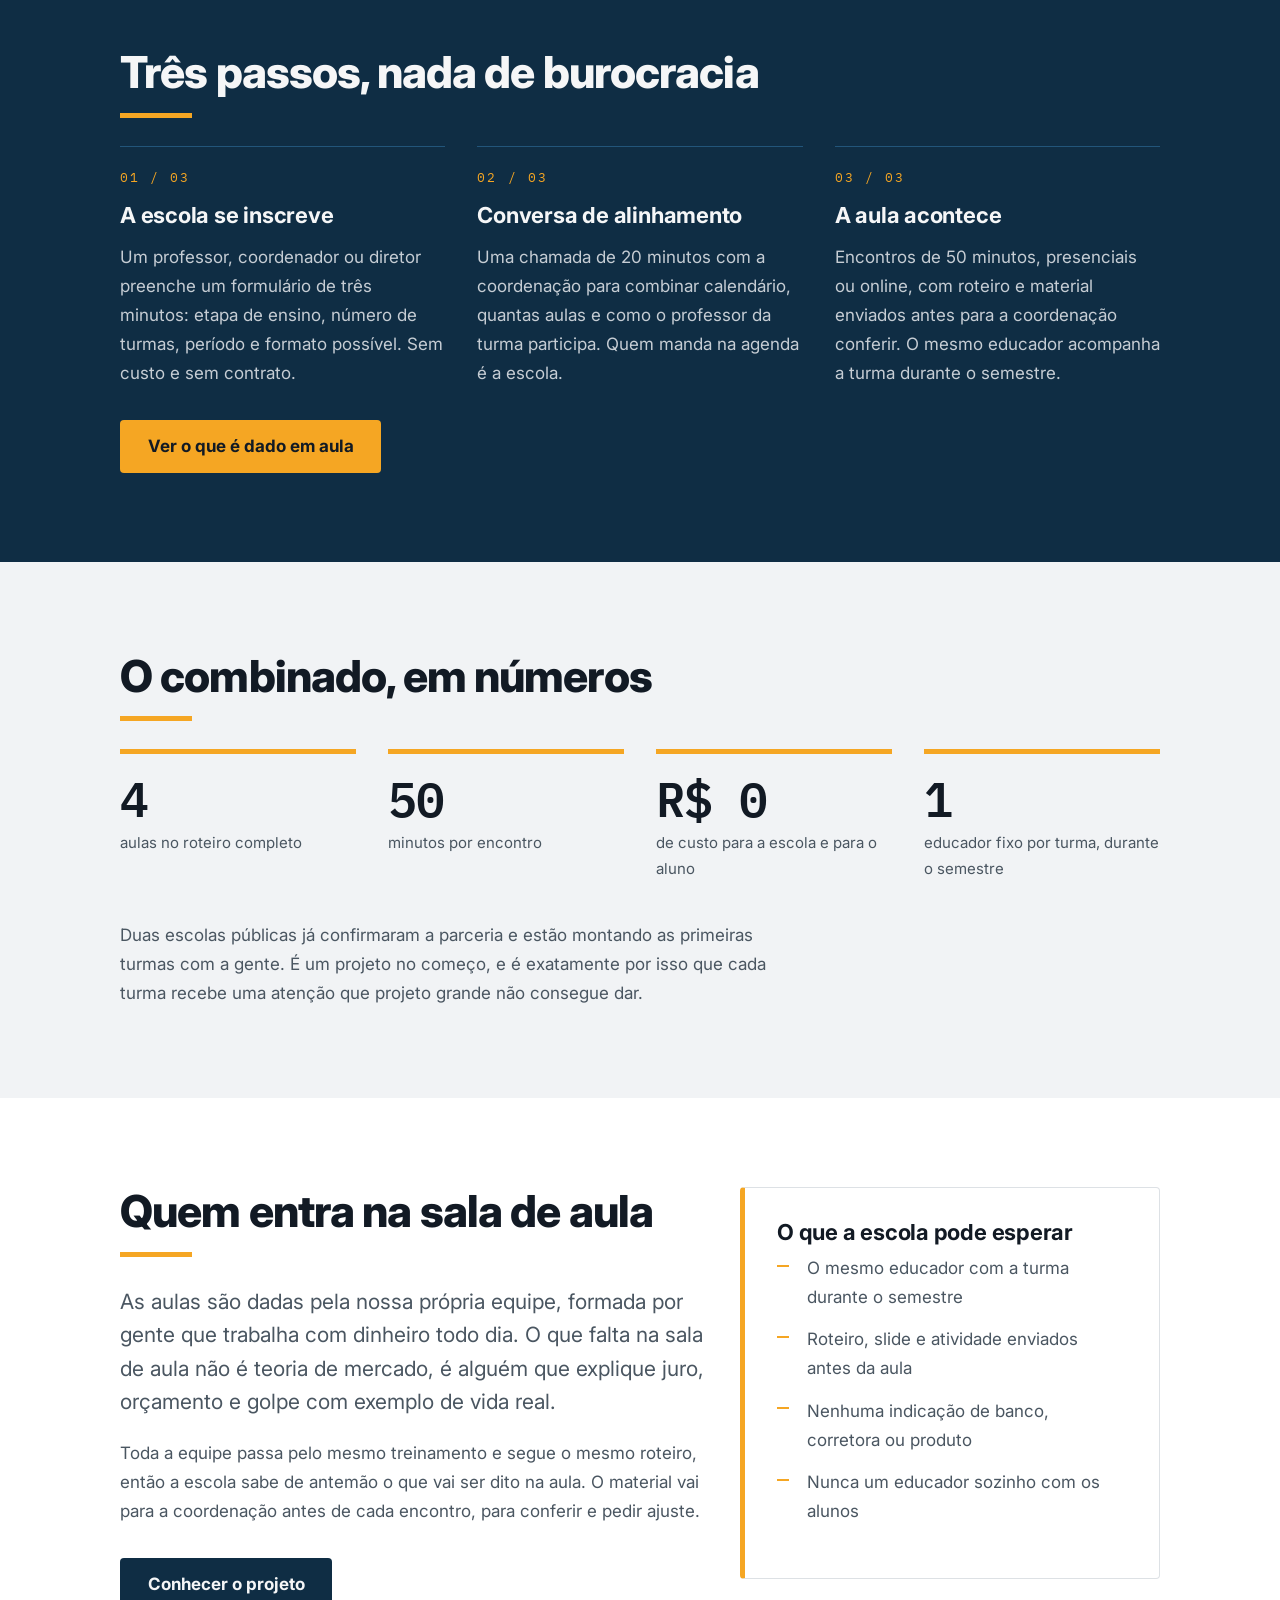
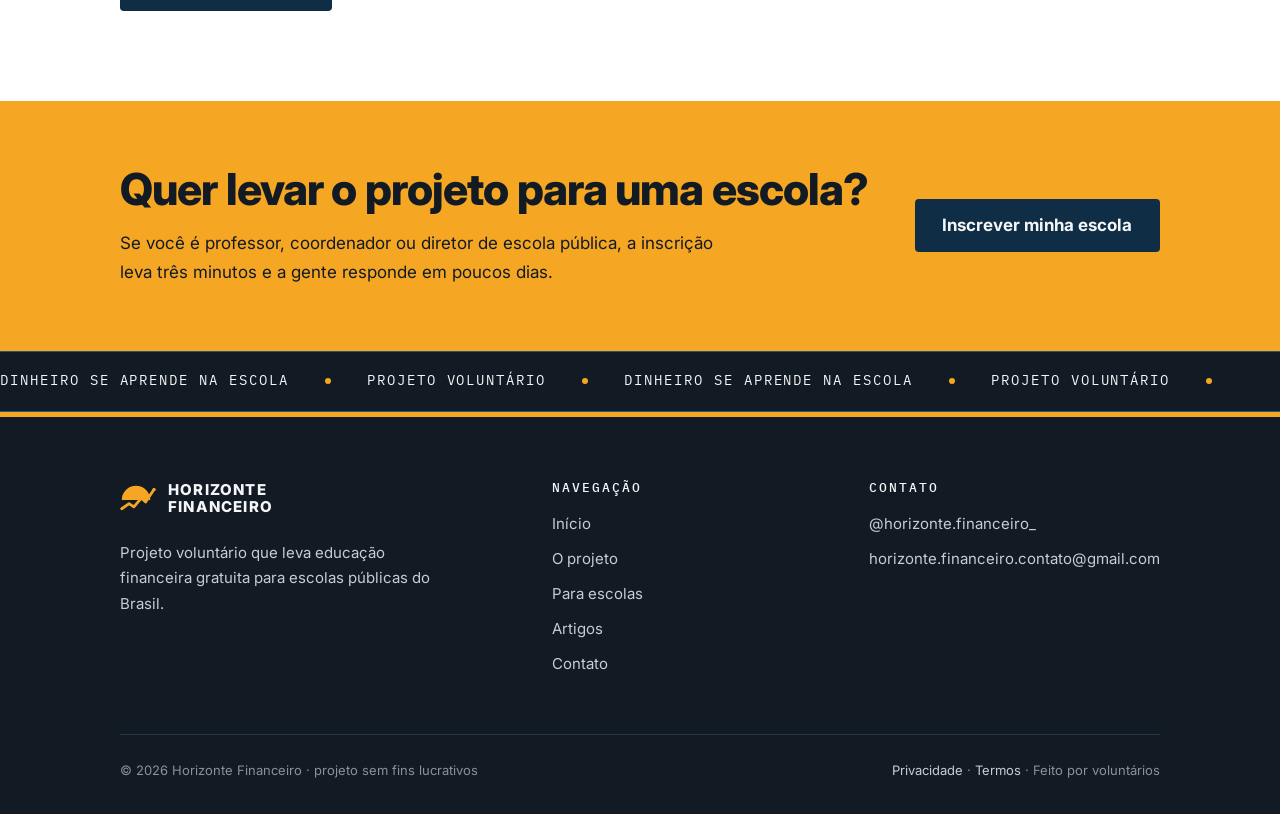
==== commit a6bca02f: "Deixa explicito no hero que a equipe e propria O texto dizia que o projeto "leva profissionais do me" ====
--- a/index.html
+++ b/index.html
@@ -63,9 +63,9 @@
           <span class="hero__line"><span>na escola</span></span>
         </h1>
         <p class="lead measure hero__lead">
-          O Horizonte Financeiro leva profissionais do mercado financeiro para dentro
-          da sala de aula da rede pública. Aula gratuita, linguagem de gente, exemplos
-          do dia a dia de quem vive de dinheiro.
+          O Horizonte Financeiro tem uma equipe própria de profissionais do mercado
+          financeiro que entra na sala de aula da rede pública. Aula gratuita,
+          linguagem de gente, exemplos do dia a dia de quem vive de dinheiro.
         </p>
         <div class="btn-row">
           <a class="btn btn--gold" href="escolas.html">Levar para minha escola</a>
